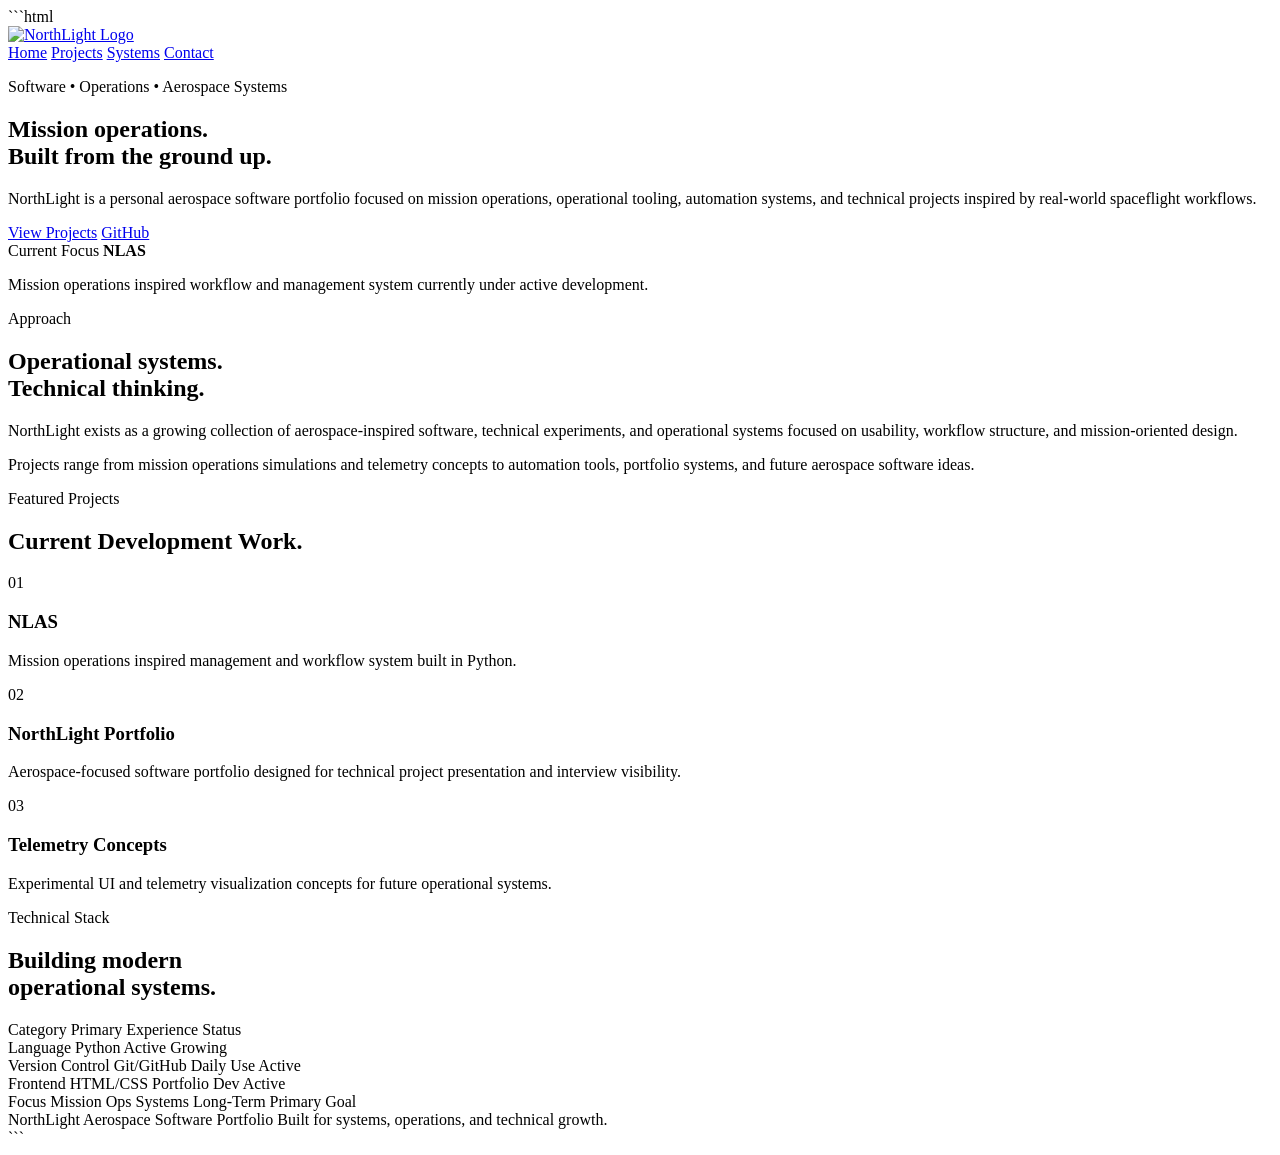
==== index.html @ 0c1decb6 "Update index.html" ====
```html
<!DOCTYPE html>
<html lang="en">
<head>
  <meta charset="UTF-8" />
  <meta name="viewport" content="width=device-width, initial-scale=1.0" />
  <title>NorthLight | Aerospace Software Portfolio</title>
  <link rel="stylesheet" href="styles.css" />
</head>
<body>
  <header class="site-header">
    <a class="brand" href="index.html">
      <img src="images/Northlightlogo.png" class="main-logo" alt="NorthLight Logo">
    </a>

    <nav>
      <a href="index.html">Home</a>
      <a href="projects.html">Projects</a>
      <a href="#skills">Systems</a>
      <a href="#contact">Contact</a>
    </nav>
  </header>

  <main id="home">
    <section class="hero">
      <div class="hero-overlay"></div>

      <div class="hero-content">
        <p class="eyebrow">Software • Operations • Aerospace Systems</p>

        <h1>
          Mission operations.<br />
          Built from the ground up.
        </h1>

        <p class="hero-copy">
          NorthLight is a personal aerospace software portfolio focused on
          mission operations, operational tooling, automation systems,
          and technical projects inspired by real-world spaceflight workflows.
        </p>

        <div class="hero-actions">
          <a class="button primary" href="projects.html">View Projects</a>

          <a class="button secondary"
             href="https://github.com/bjordanborns-ux"
             target="_blank">
             GitHub
          </a>
        </div>
      </div>

      <div class="mission-card">
        <span>Current Focus</span>

        <strong>NLAS</strong>

        <p>
          Mission operations inspired workflow and management
          system currently under active development.
        </p>
      </div>
    </section>

    <section id="mission" class="section split">
      <div>
        <p class="eyebrow">Approach</p>

        <h2>
          Operational systems.<br />
          Technical thinking.
        </h2>
      </div>

      <div>
        <p>
          NorthLight exists as a growing collection of aerospace-inspired software,
          technical experiments, and operational systems focused on usability,
          workflow structure, and mission-oriented design.
        </p>

        <p>
          Projects range from mission operations simulations and telemetry concepts
          to automation tools, portfolio systems, and future aerospace software ideas.
        </p>
      </div>
    </section>

    <section id="projects" class="section">
      <p class="eyebrow">Featured Projects</p>

      <h2>Current Development Work.</h2>

      <div class="grid cards">
        <article>
          <span class="stat">01</span>

          <h3>NLAS</h3>

          <p>
            Mission operations inspired management and workflow system
            built in Python.
          </p>
        </article>

        <article>
          <span class="stat">02</span>

          <h3>NorthLight Portfolio</h3>

          <p>
            Aerospace-focused software portfolio designed for technical
            project presentation and interview visibility.
          </p>
        </article>

        <article>
          <span class="stat">03</span>

          <h3>Telemetry Concepts</h3>

          <p>
            Experimental UI and telemetry visualization concepts for future
            operational systems.
          </p>
        </article>
      </div>
    </section>

    <section id="skills" class="section split">
      <div>
        <p class="eyebrow">Technical Stack</p>

        <h2>
          Building modern<br />
          operational systems.
        </h2>
      </div>

      <div class="archive-table">
        <div>
          <span>Category</span>
          <span>Primary</span>
          <span>Experience</span>
          <span>Status</span>
        </div>

        <div>
          <span>Language</span>
          <span>Python</span>
          <span>Active</span>
          <span>Growing</span>
        </div>

        <div>
          <span>Version Control</span>
          <span>Git/GitHub</span>
          <span>Daily Use</span>
          <span>Active</span>
        </div>

        <div>
          <span>Frontend</span>
          <span>HTML/CSS</span>
          <span>Portfolio Dev</span>
          <span>Active</span>
        </div>

        <div>
          <span>Focus</span>
          <span>Mission Ops Systems</span>
          <span>Long-Term</span>
          <span>Primary Goal</span>
        </div>
      </div>
    </section>
  </main>

  <footer id="contact">
    <span>NorthLight Aerospace Software Portfolio</span>

    <span>
      Built for systems, operations, and technical growth.
    </span>
  </footer>
</body>
</html>
```
---- styles.css ----
# styles.css
  transition: 0.2s;
}

.project-card:hover {
  transform: translateY(-5px);
  border-color: rgba(0,102,255,0.4);
}

.project-card h3 {
  margin-bottom: 20px;
  font-size: 1.5rem;
}

.project-card p {
  color: rgba(255,255,255,0.65);
  margin-bottom: 24px;
}

.project-card a {
  text-decoration: none;
  color: #80b3ff;
  font-weight: bold;
}

.tags {
  display: flex;
  flex-wrap: wrap;
  gap: 10px;
  margin-bottom: 24px;
}

.tags span {
  padding: 8px 14px;
  border-radius: 999px;
  background: rgba(255,255,255,0.05);
  border: 1px solid rgba(255,255,255,0.08);
  font-size: 0.85rem;
}

.contact-buttons {
  display: flex;
  gap: 20px;
  margin-top: 30px;
}

@media (max-width: 900px) {
  .hero {
    grid-template-columns: 1fr;
  }

  .hero h2 {
    font-size: 3rem;
  }

  .nav {
    flex-direction: column;
    gap: 20px;
  }

  nav {
    gap: 16px;
  }
}
```
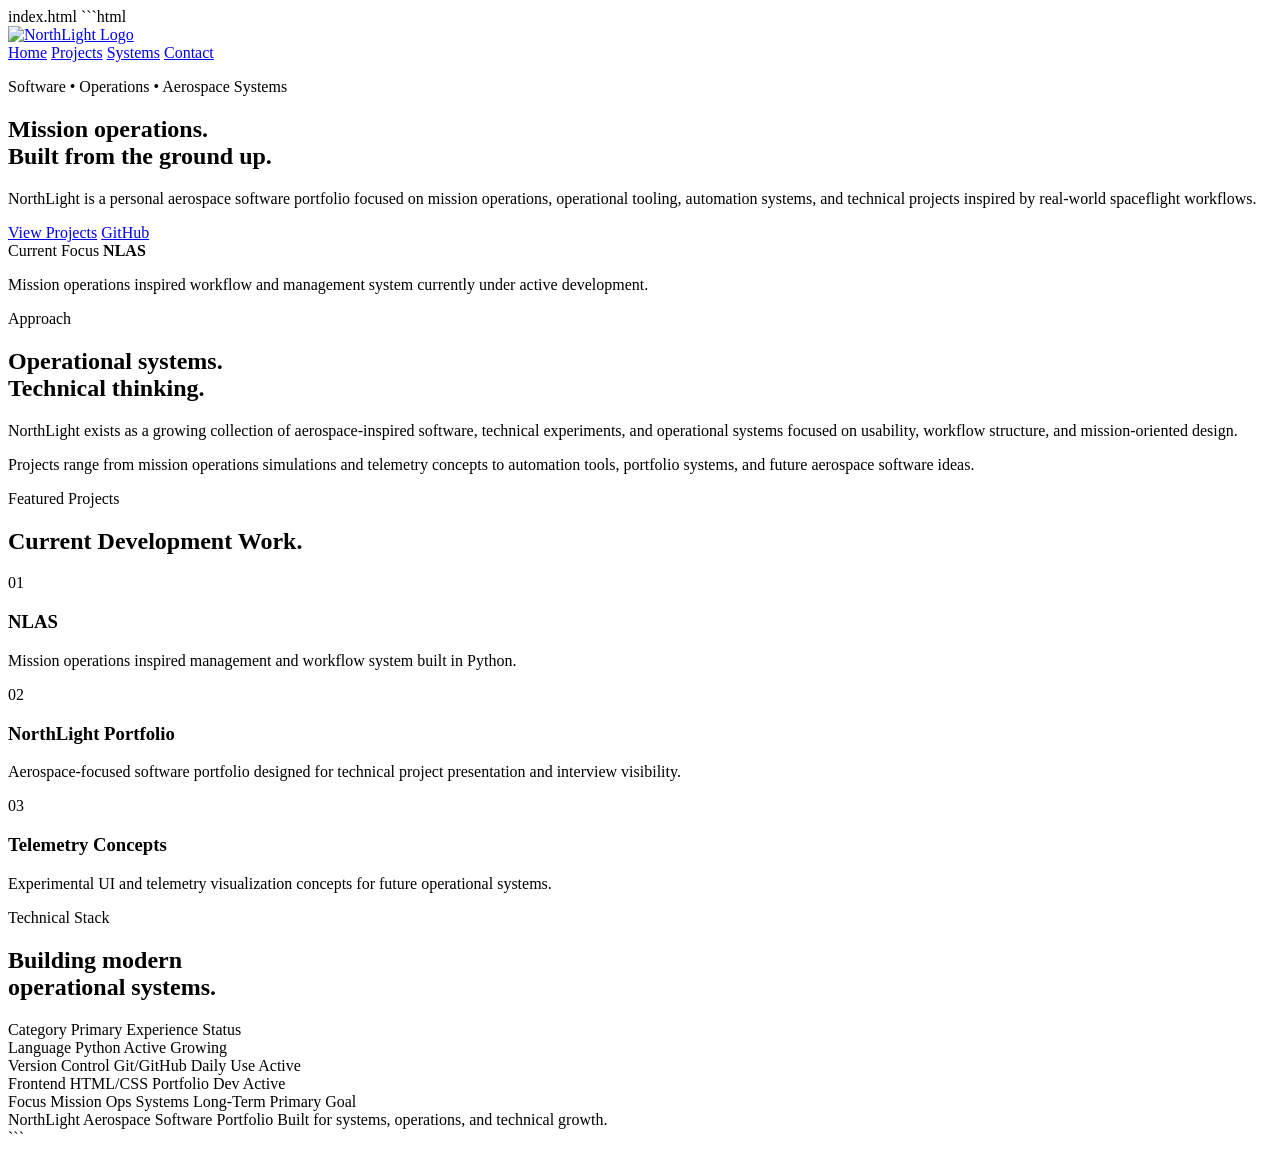
==== commit 96908285: "Update index.html" ====
--- a/index.html
+++ b/index.html
@@ -1,3 +1,4 @@
+index.html
 ```html
 <!DOCTYPE html>
 <html lang="en">
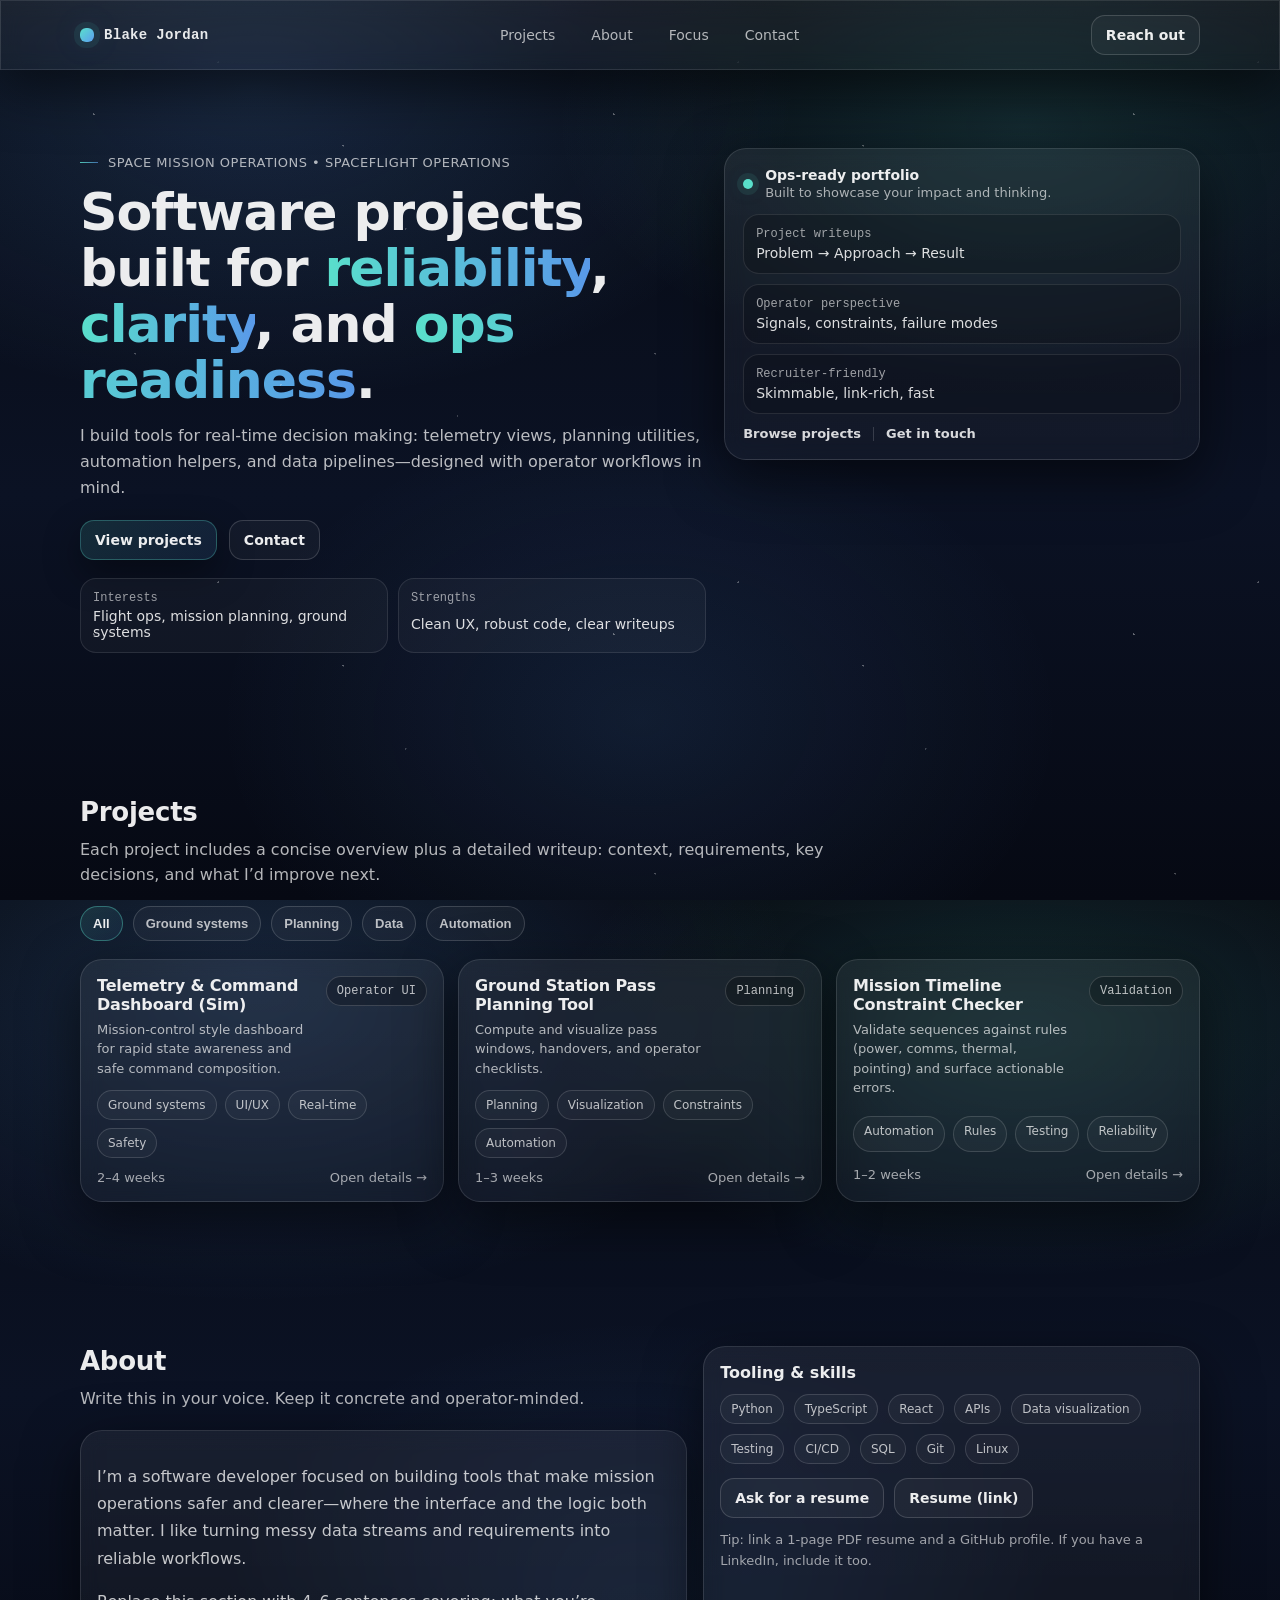
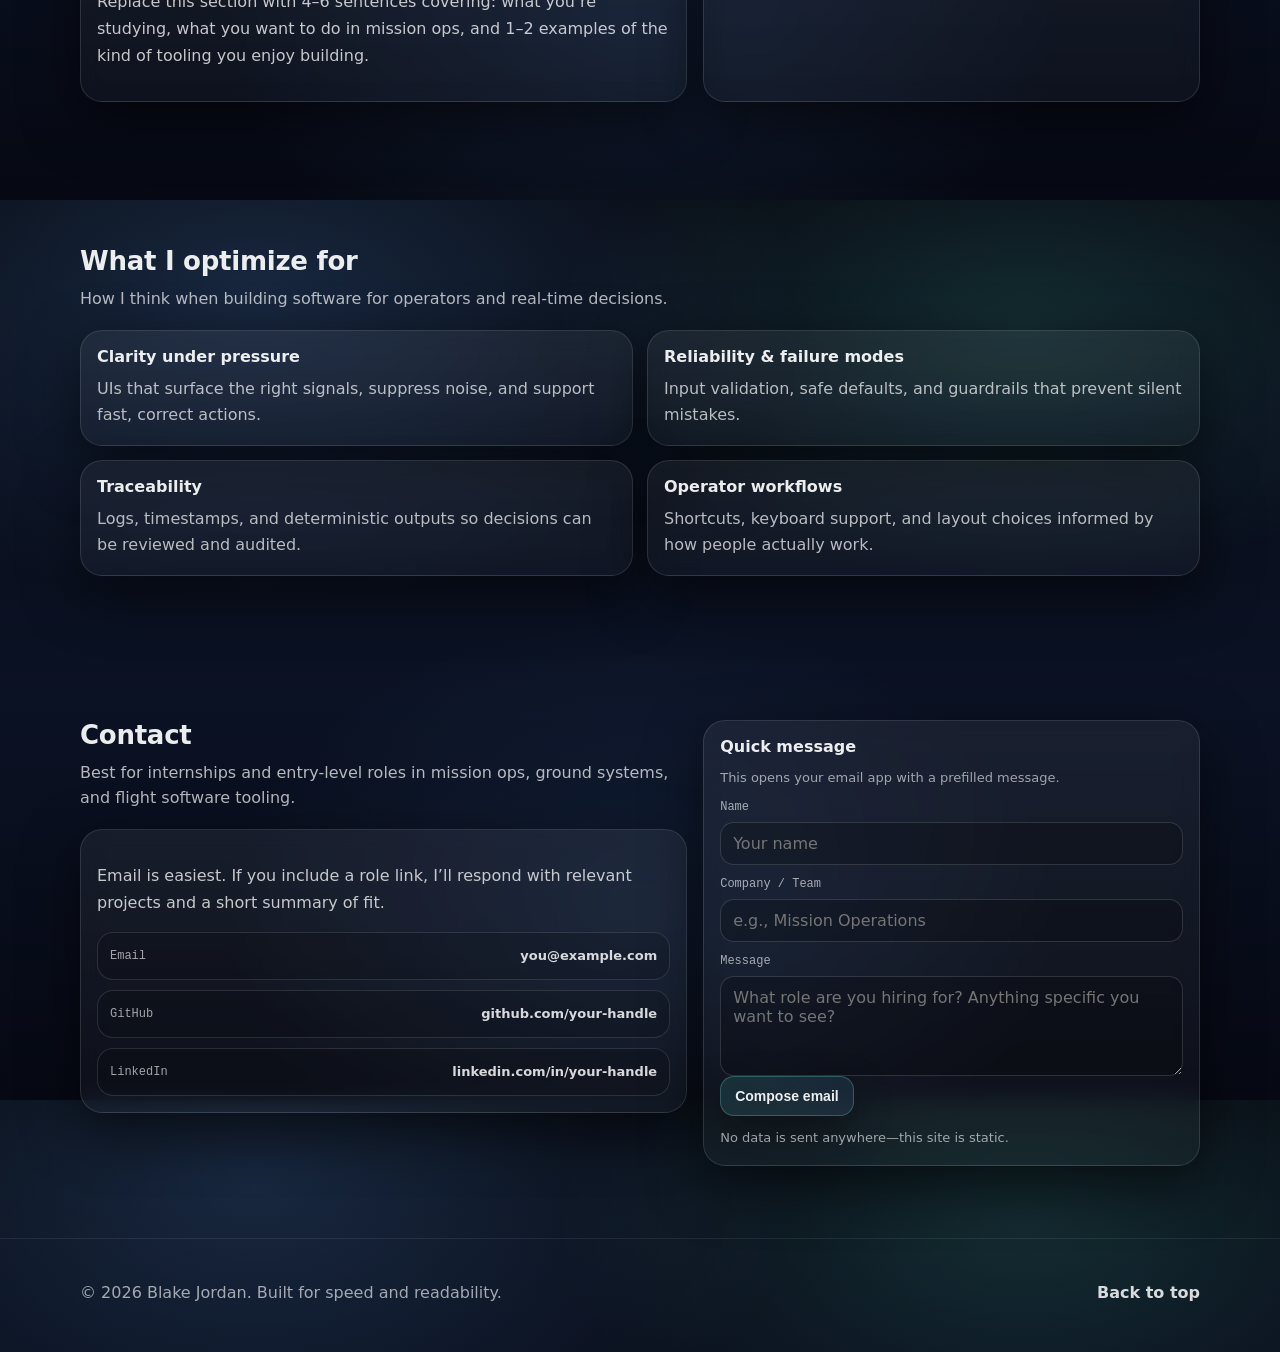
==== commit 5cc571aa: "Add files via upload" ====
--- a/index.html
+++ b/index.html
@@ -1,189 +1,313 @@
-index.html
-```html
-<!DOCTYPE html>
+<!doctype html>
 <html lang="en">
-<head>
-  <meta charset="UTF-8" />
-  <meta name="viewport" content="width=device-width, initial-scale=1.0" />
-  <title>NorthLight | Aerospace Software Portfolio</title>
-  <link rel="stylesheet" href="styles.css" />
-</head>
-<body>
-  <header class="site-header">
-    <a class="brand" href="index.html">
-      <img src="images/Northlightlogo.png" class="main-logo" alt="NorthLight Logo">
-    </a>
-
-    <nav>
-      <a href="index.html">Home</a>
-      <a href="projects.html">Projects</a>
-      <a href="#skills">Systems</a>
-      <a href="#contact">Contact</a>
-    </nav>
-  </header>
-
-  <main id="home">
-    <section class="hero">
-      <div class="hero-overlay"></div>
-
-      <div class="hero-content">
-        <p class="eyebrow">Software • Operations • Aerospace Systems</p>
-
-        <h1>
-          Mission operations.<br />
-          Built from the ground up.
-        </h1>
-
-        <p class="hero-copy">
-          NorthLight is a personal aerospace software portfolio focused on
-          mission operations, operational tooling, automation systems,
-          and technical projects inspired by real-world spaceflight workflows.
-        </p>
-
-        <div class="hero-actions">
-          <a class="button primary" href="projects.html">View Projects</a>
-
-          <a class="button secondary"
-             href="https://github.com/bjordanborns-ux"
-             target="_blank">
-             GitHub
-          </a>
+  <head>
+    <meta charset="UTF-8" />
+    <meta name="viewport" content="width=device-width, initial-scale=1" />
+    <meta
+      name="description"
+      content="Coding portfolio focused on space mission operations and spaceflight operations. Projects, writeups, and contact."
+    />
+    <meta name="color-scheme" content="dark" />
+    <title>Blake Jordan — Mission Ops Software Portfolio</title>
+    <link rel="icon" type="image/svg+xml" href="/assets/favicon.svg" />
+    <link rel="stylesheet" href="/styles.css" />
+  </head>
+  <body>
+    <a class="skip-link" href="#main">Skip to content</a>
+
+    <header class="site-header" data-glass>
+      <nav class="nav" aria-label="Primary">
+        <a class="brand" href="#top" aria-label="Go to top">
+          <span class="brand-mark" aria-hidden="true"></span>
+          <span class="brand-text">Blake Jordan</span>
+        </a>
+        <div class="nav-links">
+          <a href="#projects">Projects</a>
+          <a href="#about">About</a>
+          <a href="#focus">Focus</a>
+          <a href="#contact">Contact</a>
+        </div>
+        <div class="nav-cta">
+          <a class="button button--ghost" href="#contact">Reach out</a>
+        </div>
+      </nav>
+    </header>
+
+    <main id="main">
+      <section id="top" class="hero section">
+        <div class="container hero-grid">
+          <div class="hero-copy">
+            <p class="eyebrow">Space mission operations • Spaceflight operations</p>
+            <h1 class="hero-title">
+              Software projects built for <span class="accent">reliability</span>, <span class="accent">clarity</span>,
+              and <span class="accent">ops readiness</span>.
+            </h1>
+            <p class="hero-subtitle">
+              I build tools for real-time decision making: telemetry views, planning utilities, automation helpers, and
+              data pipelines—designed with operator workflows in mind.
+            </p>
+            <div class="hero-actions">
+              <a class="button" href="#projects">View projects</a>
+              <a class="button button--ghost" href="#contact">Contact</a>
+            </div>
+            <div class="hero-meta" aria-label="Quick facts">
+              <div class="pill">
+                <span class="pill-label">Interests</span>
+                <span class="pill-value">Flight ops, mission planning, ground systems</span>
+              </div>
+              <div class="pill">
+                <span class="pill-label">Strengths</span>
+                <span class="pill-value">Clean UX, robust code, clear writeups</span>
+              </div>
+            </div>
+          </div>
+
+          <div class="hero-panel" data-glass>
+            <div class="panel-header">
+              <div class="status-dot" aria-hidden="true"></div>
+              <div>
+                <p class="panel-title">Ops-ready portfolio</p>
+                <p class="panel-subtitle">Built to showcase your impact and thinking.</p>
+              </div>
+            </div>
+            <div class="panel-body">
+              <div class="metric">
+                <p class="metric-label">Project writeups</p>
+                <p class="metric-value">Problem → Approach → Result</p>
+              </div>
+              <div class="metric">
+                <p class="metric-label">Operator perspective</p>
+                <p class="metric-value">Signals, constraints, failure modes</p>
+              </div>
+              <div class="metric">
+                <p class="metric-label">Recruiter-friendly</p>
+                <p class="metric-value">Skimmable, link-rich, fast</p>
+              </div>
+            </div>
+            <div class="panel-footer">
+              <a class="inline-link" href="#projects">Browse projects</a>
+              <span class="divider" aria-hidden="true"></span>
+              <a class="inline-link" href="#contact">Get in touch</a>
+            </div>
+          </div>
+        </div>
+      </section>
+
+      <section id="projects" class="section">
+        <div class="container">
+          <div class="section-head">
+            <h2>Projects</h2>
+            <p>
+              Each project includes a concise overview plus a detailed writeup: context, requirements, key decisions,
+              and what I’d improve next.
+            </p>
+          </div>
+
+          <div class="filters" aria-label="Project filters">
+            <button class="chip is-active" type="button" data-filter="all">All</button>
+            <button class="chip" type="button" data-filter="ground">Ground systems</button>
+            <button class="chip" type="button" data-filter="planning">Planning</button>
+            <button class="chip" type="button" data-filter="data">Data</button>
+            <button class="chip" type="button" data-filter="automation">Automation</button>
+          </div>
+
+          <div id="project-grid" class="grid" aria-live="polite"></div>
+        </div>
+      </section>
+
+      <section id="about" class="section">
+        <div class="container two-col">
+          <div>
+            <div class="section-head">
+              <h2>About</h2>
+              <p>Write this in your voice. Keep it concrete and operator-minded.</p>
+            </div>
+            <div class="prose" data-glass>
+              <p>
+                I’m a software developer focused on building tools that make mission operations safer and clearer—where
+                the interface and the logic both matter. I like turning messy data streams and requirements into
+                reliable workflows.
+              </p>
+              <p>
+                Replace this section with 4–6 sentences covering: what you’re studying, what you want to do in mission
+                ops, and 1–2 examples of the kind of tooling you enjoy building.
+              </p>
+            </div>
+          </div>
+
+          <div class="stack" data-glass>
+            <h3 class="stack-title">Tooling & skills</h3>
+            <div class="tag-cloud" aria-label="Skills list">
+              <span class="tag">Python</span>
+              <span class="tag">TypeScript</span>
+              <span class="tag">React</span>
+              <span class="tag">APIs</span>
+              <span class="tag">Data visualization</span>
+              <span class="tag">Testing</span>
+              <span class="tag">CI/CD</span>
+              <span class="tag">SQL</span>
+              <span class="tag">Git</span>
+              <span class="tag">Linux</span>
+            </div>
+            <div class="stack-actions">
+              <a class="button button--ghost" href="#contact">Ask for a resume</a>
+              <a class="button button--ghost" href="#" aria-disabled="true" title="Replace with your resume link">
+                Resume (link)
+              </a>
+            </div>
+            <p class="hint">
+              Tip: link a 1-page PDF resume and a GitHub profile. If you have a LinkedIn, include it too.
+            </p>
+          </div>
+        </div>
+      </section>
+
+      <section id="focus" class="section">
+        <div class="container">
+          <div class="section-head">
+            <h2>What I optimize for</h2>
+            <p>How I think when building software for operators and real-time decisions.</p>
+          </div>
+
+          <div class="cards">
+            <article class="card" data-glass>
+              <h3>Clarity under pressure</h3>
+              <p>UIs that surface the right signals, suppress noise, and support fast, correct actions.</p>
+            </article>
+            <article class="card" data-glass>
+              <h3>Reliability & failure modes</h3>
+              <p>Input validation, safe defaults, and guardrails that prevent silent mistakes.</p>
+            </article>
+            <article class="card" data-glass>
+              <h3>Traceability</h3>
+              <p>Logs, timestamps, and deterministic outputs so decisions can be reviewed and audited.</p>
+            </article>
+            <article class="card" data-glass>
+              <h3>Operator workflows</h3>
+              <p>Shortcuts, keyboard support, and layout choices informed by how people actually work.</p>
+            </article>
+          </div>
+        </div>
+      </section>
+
+      <section id="contact" class="section">
+        <div class="container two-col">
+          <div>
+            <div class="section-head">
+              <h2>Contact</h2>
+              <p>Best for internships and entry-level roles in mission ops, ground systems, and flight software tooling.</p>
+            </div>
+            <div class="prose" data-glass>
+              <p>
+                Email is easiest. If you include a role link, I’ll respond with relevant projects and a short summary of
+                fit.
+              </p>
+              <div class="contact-links">
+                <a class="contact-link" href="mailto:you@example.com">
+                  <span class="contact-k">Email</span>
+                  <span class="contact-v">you@example.com</span>
+                </a>
+                <a class="contact-link" href="#" aria-disabled="true" title="Replace with your GitHub URL">
+                  <span class="contact-k">GitHub</span>
+                  <span class="contact-v">github.com/your-handle</span>
+                </a>
+                <a class="contact-link" href="#" aria-disabled="true" title="Replace with your LinkedIn URL">
+                  <span class="contact-k">LinkedIn</span>
+                  <span class="contact-v">linkedin.com/in/your-handle</span>
+                </a>
+              </div>
+            </div>
+          </div>
+
+          <form class="contact-form" data-glass aria-label="Contact form" id="contact-form">
+            <h3 class="form-title">Quick message</h3>
+            <p class="hint">This opens your email app with a prefilled message.</p>
+            <label class="field">
+              <span>Name</span>
+              <input name="name" autocomplete="name" placeholder="Your name" required />
+            </label>
+            <label class="field">
+              <span>Company / Team</span>
+              <input name="team" autocomplete="organization" placeholder="e.g., Mission Operations" />
+            </label>
+            <label class="field">
+              <span>Message</span>
+              <textarea
+                name="message"
+                rows="4"
+                placeholder="What role are you hiring for? Anything specific you want to see?"
+                required
+              ></textarea>
+            </label>
+            <button class="button" type="submit">Compose email</button>
+            <p class="hint">No data is sent anywhere—this site is static.</p>
+          </form>
+        </div>
+      </section>
+    </main>
+
+    <footer class="site-footer">
+      <div class="container footer-inner">
+        <p class="muted">© <span id="year"></span> Blake Jordan. Built for speed and readability.</p>
+        <div class="footer-links">
+          <a class="inline-link" href="#top">Back to top</a>
         </div>
       </div>
-
-      <div class="mission-card">
-        <span>Current Focus</span>
-
-        <strong>NLAS</strong>
-
-        <p>
-          Mission operations inspired workflow and management
-          system currently under active development.
-        </p>
+    </footer>
+
+    <dialog class="modal" id="project-modal" aria-label="Project details">
+      <div class="modal-inner" data-glass>
+        <div class="modal-head">
+          <div>
+            <p class="modal-eyebrow" id="modal-eyebrow">Project</p>
+            <h3 class="modal-title" id="modal-title"></h3>
+            <p class="modal-subtitle" id="modal-subtitle"></p>
+          </div>
+          <button class="icon-button" type="button" id="modal-close" aria-label="Close project details">
+            <span aria-hidden="true">✕</span>
+          </button>
+        </div>
+
+        <div class="modal-body">
+          <div class="modal-grid">
+            <div class="modal-main">
+              <section class="modal-section">
+                <h4>Overview</h4>
+                <p id="modal-overview"></p>
+              </section>
+              <section class="modal-section">
+                <h4>What I built</h4>
+                <ul id="modal-bullets" class="bullets"></ul>
+              </section>
+              <section class="modal-section">
+                <h4>Ops considerations</h4>
+                <ul id="modal-ops" class="bullets"></ul>
+              </section>
+              <section class="modal-section">
+                <h4>Next improvements</h4>
+                <ul id="modal-next" class="bullets"></ul>
+              </section>
+            </div>
+
+            <aside class="modal-aside">
+              <div class="aside-block">
+                <h4>Tech</h4>
+                <div id="modal-tech" class="tag-cloud"></div>
+              </div>
+              <div class="aside-block">
+                <h4>Links</h4>
+                <div id="modal-links" class="link-list"></div>
+              </div>
+              <div class="aside-block">
+                <h4>Highlights</h4>
+                <div id="modal-highlights" class="highlights"></div>
+              </div>
+            </aside>
+          </div>
+        </div>
       </div>
-    </section>
-
-    <section id="mission" class="section split">
-      <div>
-        <p class="eyebrow">Approach</p>
-
-        <h2>
-          Operational systems.<br />
-          Technical thinking.
-        </h2>
-      </div>
-
-      <div>
-        <p>
-          NorthLight exists as a growing collection of aerospace-inspired software,
-          technical experiments, and operational systems focused on usability,
-          workflow structure, and mission-oriented design.
-        </p>
-
-        <p>
-          Projects range from mission operations simulations and telemetry concepts
-          to automation tools, portfolio systems, and future aerospace software ideas.
-        </p>
-      </div>
-    </section>
-
-    <section id="projects" class="section">
-      <p class="eyebrow">Featured Projects</p>
-
-      <h2>Current Development Work.</h2>
-
-      <div class="grid cards">
-        <article>
-          <span class="stat">01</span>
-
-          <h3>NLAS</h3>
-
-          <p>
-            Mission operations inspired management and workflow system
-            built in Python.
-          </p>
-        </article>
-
-        <article>
-          <span class="stat">02</span>
-
-          <h3>NorthLight Portfolio</h3>
-
-          <p>
-            Aerospace-focused software portfolio designed for technical
-            project presentation and interview visibility.
-          </p>
-        </article>
-
-        <article>
-          <span class="stat">03</span>
-
-          <h3>Telemetry Concepts</h3>
-
-          <p>
-            Experimental UI and telemetry visualization concepts for future
-            operational systems.
-          </p>
-        </article>
-      </div>
-    </section>
-
-    <section id="skills" class="section split">
-      <div>
-        <p class="eyebrow">Technical Stack</p>
-
-        <h2>
-          Building modern<br />
-          operational systems.
-        </h2>
-      </div>
-
-      <div class="archive-table">
-        <div>
-          <span>Category</span>
-          <span>Primary</span>
-          <span>Experience</span>
-          <span>Status</span>
-        </div>
-
-        <div>
-          <span>Language</span>
-          <span>Python</span>
-          <span>Active</span>
-          <span>Growing</span>
-        </div>
-
-        <div>
-          <span>Version Control</span>
-          <span>Git/GitHub</span>
-          <span>Daily Use</span>
-          <span>Active</span>
-        </div>
-
-        <div>
-          <span>Frontend</span>
-          <span>HTML/CSS</span>
-          <span>Portfolio Dev</span>
-          <span>Active</span>
-        </div>
-
-        <div>
-          <span>Focus</span>
-          <span>Mission Ops Systems</span>
-          <span>Long-Term</span>
-          <span>Primary Goal</span>
-        </div>
-      </div>
-    </section>
-  </main>
-
-  <footer id="contact">
-    <span>NorthLight Aerospace Software Portfolio</span>
-
-    <span>
-      Built for systems, operations, and technical growth.
-    </span>
-  </footer>
-</body>
+    </dialog>
+
+    <script src="/script.js" defer></script>
+  </body>
 </html>
-```
--- a/styles.css
+++ b/styles.css
@@ -1,65 +1,874 @@
-# styles.css
-  transition: 0.2s;
-}
-
-.project-card:hover {
-  transform: translateY(-5px);
-  border-color: rgba(0,102,255,0.4);
-}
-
-.project-card h3 {
-  margin-bottom: 20px;
-  font-size: 1.5rem;
-}
-
-.project-card p {
-  color: rgba(255,255,255,0.65);
-  margin-bottom: 24px;
-}
-
-.project-card a {
+:root {
+  --bg: #070a12;
+  --bg2: #0b1224;
+  --panel: rgba(255, 255, 255, 0.06);
+  --panel2: rgba(255, 255, 255, 0.08);
+  --stroke: rgba(255, 255, 255, 0.12);
+  --text: rgba(255, 255, 255, 0.92);
+  --muted: rgba(255, 255, 255, 0.68);
+  --muted2: rgba(255, 255, 255, 0.56);
+  --accent: #5eead4;
+  --accent2: #60a5fa;
+  --danger: #fb7185;
+  --shadow: 0 18px 55px rgba(0, 0, 0, 0.55);
+  --radius: 16px;
+  --radius2: 22px;
+  --max: 1120px;
+  --mono: ui-monospace, SFMono-Regular, Menlo, Monaco, Consolas, "Liberation Mono", "Courier New", monospace;
+  --sans: ui-sans-serif, system-ui, -apple-system, BlinkMacSystemFont, "Segoe UI", Roboto, Helvetica, Arial,
+    "Apple Color Emoji", "Segoe UI Emoji";
+}
+
+*,
+*::before,
+*::after {
+  box-sizing: border-box;
+}
+
+html,
+body {
+  height: 100%;
+}
+
+body {
+  margin: 0;
+  font-family: var(--sans);
+  color: var(--text);
+  background: radial-gradient(900px 520px at 20% 10%, rgba(96, 165, 250, 0.18), transparent 60%),
+    radial-gradient(780px 420px at 80% 14%, rgba(94, 234, 212, 0.14), transparent 60%),
+    radial-gradient(700px 500px at 50% 80%, rgba(96, 165, 250, 0.1), transparent 60%),
+    linear-gradient(180deg, var(--bg), var(--bg2) 55%, #060913);
+  overflow-x: hidden;
+}
+
+body::before {
+  content: "";
+  position: fixed;
+  inset: 0;
+  pointer-events: none;
+  opacity: 0.85;
+  background-image: radial-gradient(1px 1px at 18% 22%, rgba(255, 255, 255, 0.45) 0.9px, transparent 1px),
+    radial-gradient(1px 1px at 42% 12%, rgba(255, 255, 255, 0.35) 0.9px, transparent 1px),
+    radial-gradient(1px 1px at 66% 28%, rgba(255, 255, 255, 0.4) 0.9px, transparent 1px),
+    radial-gradient(1px 1px at 78% 44%, rgba(255, 255, 255, 0.25) 0.9px, transparent 1px),
+    radial-gradient(1px 1px at 26% 68%, rgba(255, 255, 255, 0.32) 0.9px, transparent 1px),
+    radial-gradient(1px 1px at 54% 74%, rgba(255, 255, 255, 0.28) 0.9px, transparent 1px),
+    radial-gradient(1px 1px at 88% 80%, rgba(255, 255, 255, 0.24) 0.9px, transparent 1px);
+  background-size: 520px 520px;
+  filter: blur(0.05px);
+}
+
+a {
+  color: inherit;
   text-decoration: none;
-  color: #80b3ff;
-  font-weight: bold;
-}
-
-.tags {
+}
+
+a:hover {
+  text-decoration: underline;
+  text-decoration-color: rgba(94, 234, 212, 0.55);
+  text-underline-offset: 6px;
+}
+
+.skip-link {
+  position: absolute;
+  left: 10px;
+  top: 10px;
+  background: #0b1224;
+  border: 1px solid var(--stroke);
+  border-radius: 12px;
+  padding: 10px 12px;
+  transform: translateY(-150%);
+  transition: transform 160ms ease;
+  z-index: 100;
+}
+
+.skip-link:focus {
+  transform: translateY(0);
+  outline: 2px solid rgba(94, 234, 212, 0.55);
+  outline-offset: 2px;
+}
+
+[data-glass] {
+  background: linear-gradient(180deg, var(--panel), rgba(255, 255, 255, 0.03));
+  border: 1px solid var(--stroke);
+  box-shadow: var(--shadow);
+  backdrop-filter: blur(10px);
+}
+
+.container {
+  width: min(var(--max), calc(100% - 40px));
+  margin-inline: auto;
+}
+
+.site-header {
+  position: sticky;
+  top: 0;
+  z-index: 50;
+  border-bottom: 1px solid rgba(255, 255, 255, 0.08);
+}
+
+.nav {
+  display: flex;
+  align-items: center;
+  justify-content: space-between;
+  gap: 18px;
+  padding: 14px 0;
+  width: min(var(--max), calc(100% - 40px));
+  margin-inline: auto;
+}
+
+.brand {
+  display: inline-flex;
+  align-items: center;
+  gap: 10px;
+  font-weight: 700;
+  letter-spacing: 0.3px;
+}
+
+.brand:hover {
+  text-decoration: none;
+}
+
+.brand-mark {
+  width: 14px;
+  height: 14px;
+  border-radius: 6px;
+  background: linear-gradient(135deg, rgba(94, 234, 212, 0.95), rgba(96, 165, 250, 0.95));
+  box-shadow: 0 0 0 6px rgba(94, 234, 212, 0.08), 0 0 34px rgba(96, 165, 250, 0.2);
+}
+
+.brand-text {
+  font-family: var(--mono);
+  font-size: 14px;
+  color: rgba(255, 255, 255, 0.9);
+}
+
+.nav-links {
+  display: none;
+  gap: 16px;
+  font-size: 14px;
+  color: var(--muted);
+}
+
+.nav-links a {
+  padding: 8px 10px;
+  border-radius: 12px;
+}
+
+.nav-links a:hover {
+  text-decoration: none;
+  color: rgba(255, 255, 255, 0.88);
+  background: rgba(255, 255, 255, 0.04);
+}
+
+.nav-cta {
+  display: flex;
+  align-items: center;
+  gap: 10px;
+}
+
+.section {
+  padding: 72px 0;
+}
+
+.hero {
+  padding-top: 78px;
+}
+
+.hero-grid {
+  display: grid;
+  grid-template-columns: 1fr;
+  gap: 22px;
+  align-items: start;
+}
+
+.hero-copy {
+  max-width: 720px;
+}
+
+.eyebrow {
+  margin: 0 0 14px;
+  display: inline-flex;
+  align-items: center;
+  gap: 10px;
+  font-size: 13px;
+  color: rgba(255, 255, 255, 0.68);
+  letter-spacing: 0.5px;
+  text-transform: uppercase;
+}
+
+.eyebrow::before {
+  content: "";
+  width: 18px;
+  height: 1px;
+  background: linear-gradient(90deg, rgba(94, 234, 212, 0.8), rgba(96, 165, 250, 0.6));
+}
+
+.hero-title {
+  margin: 0 0 14px;
+  font-size: clamp(30px, 4.4vw, 52px);
+  letter-spacing: -0.02em;
+  line-height: 1.08;
+}
+
+.accent {
+  background: linear-gradient(90deg, rgba(94, 234, 212, 0.95), rgba(96, 165, 250, 0.92));
+  -webkit-background-clip: text;
+  background-clip: text;
+  color: transparent;
+}
+
+.hero-subtitle {
+  margin: 0 0 18px;
+  font-size: 16px;
+  line-height: 1.65;
+  color: rgba(255, 255, 255, 0.72);
+  max-width: 64ch;
+}
+
+.hero-actions {
   display: flex;
   flex-wrap: wrap;
-  gap: 10px;
-  margin-bottom: 24px;
-}
-
-.tags span {
-  padding: 8px 14px;
+  gap: 12px;
+  margin-bottom: 18px;
+}
+
+.button {
+  display: inline-flex;
+  align-items: center;
+  justify-content: center;
+  gap: 10px;
+  padding: 11px 14px;
+  border-radius: 14px;
+  border: 1px solid rgba(94, 234, 212, 0.28);
+  background: linear-gradient(135deg, rgba(94, 234, 212, 0.12), rgba(96, 165, 250, 0.1));
+  color: rgba(255, 255, 255, 0.92);
+  font-weight: 650;
+  font-size: 14px;
+  text-decoration: none;
+  box-shadow: 0 14px 36px rgba(0, 0, 0, 0.4);
+  cursor: pointer;
+}
+
+.button:hover {
+  text-decoration: none;
+  border-color: rgba(94, 234, 212, 0.45);
+  background: linear-gradient(135deg, rgba(94, 234, 212, 0.16), rgba(96, 165, 250, 0.12));
+}
+
+.button:focus-visible {
+  outline: 2px solid rgba(94, 234, 212, 0.55);
+  outline-offset: 2px;
+}
+
+.button--ghost {
+  border-color: rgba(255, 255, 255, 0.16);
+  background: rgba(255, 255, 255, 0.04);
+  box-shadow: none;
+}
+
+.hero-meta {
+  display: grid;
+  grid-template-columns: 1fr;
+  gap: 10px;
+  margin-top: 18px;
+}
+
+.pill {
+  border: 1px solid rgba(255, 255, 255, 0.1);
+  background: rgba(255, 255, 255, 0.035);
+  border-radius: 16px;
+  padding: 12px 12px;
+  display: grid;
+  gap: 3px;
+}
+
+.pill-label {
+  font-size: 12px;
+  color: rgba(255, 255, 255, 0.58);
+  font-family: var(--mono);
+}
+
+.pill-value {
+  font-size: 14px;
+  color: rgba(255, 255, 255, 0.86);
+}
+
+.hero-panel {
+  border-radius: var(--radius2);
+  padding: 18px;
+}
+
+.panel-header {
+  display: flex;
+  align-items: center;
+  gap: 12px;
+  margin-bottom: 14px;
+}
+
+.status-dot {
+  width: 10px;
+  height: 10px;
   border-radius: 999px;
-  background: rgba(255,255,255,0.05);
-  border: 1px solid rgba(255,255,255,0.08);
-  font-size: 0.85rem;
-}
-
-.contact-buttons {
-  display: flex;
-  gap: 20px;
-  margin-top: 30px;
-}
-
-@media (max-width: 900px) {
-  .hero {
-    grid-template-columns: 1fr;
+  background: rgba(94, 234, 212, 0.95);
+  box-shadow: 0 0 0 6px rgba(94, 234, 212, 0.09), 0 0 40px rgba(94, 234, 212, 0.18);
+}
+
+.panel-title {
+  margin: 0;
+  font-weight: 700;
+  font-size: 14px;
+}
+
+.panel-subtitle {
+  margin: 2px 0 0;
+  color: rgba(255, 255, 255, 0.64);
+  font-size: 13px;
+}
+
+.panel-body {
+  display: grid;
+  gap: 10px;
+}
+
+.metric {
+  border: 1px solid rgba(255, 255, 255, 0.1);
+  border-radius: 16px;
+  padding: 12px;
+  background: rgba(0, 0, 0, 0.18);
+}
+
+.metric-label {
+  margin: 0 0 4px;
+  font-size: 12px;
+  color: rgba(255, 255, 255, 0.6);
+  font-family: var(--mono);
+}
+
+.metric-value {
+  margin: 0;
+  font-size: 14px;
+  color: rgba(255, 255, 255, 0.86);
+}
+
+.panel-footer {
+  display: flex;
+  align-items: center;
+  gap: 12px;
+  margin-top: 12px;
+  color: rgba(255, 255, 255, 0.7);
+  font-size: 13px;
+}
+
+.inline-link {
+  color: rgba(255, 255, 255, 0.84);
+  font-weight: 600;
+}
+
+.divider {
+  width: 1px;
+  height: 14px;
+  background: rgba(255, 255, 255, 0.16);
+}
+
+.section-head {
+  display: grid;
+  gap: 10px;
+  margin-bottom: 18px;
+  max-width: 74ch;
+}
+
+.section-head h2 {
+  margin: 0;
+  font-size: 26px;
+  letter-spacing: -0.01em;
+}
+
+.section-head p {
+  margin: 0;
+  color: rgba(255, 255, 255, 0.7);
+  line-height: 1.6;
+}
+
+.filters {
+  display: flex;
+  flex-wrap: wrap;
+  gap: 10px;
+  margin: 18px 0 18px;
+}
+
+.chip {
+  border: 1px solid rgba(255, 255, 255, 0.16);
+  background: rgba(255, 255, 255, 0.04);
+  color: rgba(255, 255, 255, 0.72);
+  border-radius: 999px;
+  padding: 9px 12px;
+  font-size: 13px;
+  font-weight: 650;
+  cursor: pointer;
+}
+
+.chip:hover {
+  color: rgba(255, 255, 255, 0.86);
+  border-color: rgba(255, 255, 255, 0.22);
+}
+
+.chip.is-active {
+  color: rgba(255, 255, 255, 0.92);
+  border-color: rgba(94, 234, 212, 0.36);
+  background: linear-gradient(135deg, rgba(94, 234, 212, 0.12), rgba(96, 165, 250, 0.08));
+}
+
+.grid {
+  display: grid;
+  grid-template-columns: 1fr;
+  gap: 14px;
+}
+
+.project {
+  border-radius: var(--radius2);
+  padding: 16px;
+  display: grid;
+  gap: 12px;
+  cursor: pointer;
+  transition: transform 140ms ease, border-color 140ms ease;
+}
+
+.project:hover {
+  transform: translateY(-2px);
+  border-color: rgba(94, 234, 212, 0.22);
+}
+
+.project:focus-visible {
+  outline: 2px solid rgba(94, 234, 212, 0.55);
+  outline-offset: 2px;
+}
+
+.project-head {
+  display: flex;
+  align-items: start;
+  justify-content: space-between;
+  gap: 14px;
+}
+
+.project-title {
+  margin: 0;
+  font-size: 16px;
+  font-weight: 750;
+  letter-spacing: -0.01em;
+}
+
+.project-subtitle {
+  margin: 6px 0 0;
+  color: rgba(255, 255, 255, 0.68);
+  line-height: 1.5;
+  font-size: 13px;
+}
+
+.badge {
+  font-family: var(--mono);
+  font-size: 12px;
+  color: rgba(255, 255, 255, 0.72);
+  border: 1px solid rgba(255, 255, 255, 0.16);
+  border-radius: 999px;
+  padding: 7px 10px;
+  white-space: nowrap;
+  background: rgba(0, 0, 0, 0.22);
+}
+
+.project-tags {
+  display: flex;
+  flex-wrap: wrap;
+  gap: 8px;
+}
+
+.tag {
+  font-size: 12px;
+  border: 1px solid rgba(255, 255, 255, 0.14);
+  background: rgba(255, 255, 255, 0.035);
+  padding: 7px 10px;
+  border-radius: 999px;
+  color: rgba(255, 255, 255, 0.72);
+}
+
+.project-footer {
+  display: flex;
+  align-items: center;
+  justify-content: space-between;
+  gap: 12px;
+  color: rgba(255, 255, 255, 0.6);
+  font-size: 13px;
+}
+
+.muted {
+  color: rgba(255, 255, 255, 0.62);
+}
+
+.two-col {
+  display: grid;
+  grid-template-columns: 1fr;
+  gap: 16px;
+}
+
+.prose {
+  border-radius: var(--radius2);
+  padding: 16px;
+  line-height: 1.7;
+  color: rgba(255, 255, 255, 0.76);
+}
+
+.stack {
+  border-radius: var(--radius2);
+  padding: 16px;
+}
+
+.stack-title {
+  margin: 0 0 12px;
+  font-size: 16px;
+}
+
+.tag-cloud {
+  display: flex;
+  flex-wrap: wrap;
+  gap: 10px;
+}
+
+.stack-actions {
+  display: flex;
+  flex-wrap: wrap;
+  gap: 10px;
+  margin-top: 14px;
+}
+
+.hint {
+  margin: 12px 0 0;
+  color: rgba(255, 255, 255, 0.6);
+  font-size: 13px;
+  line-height: 1.6;
+}
+
+.cards {
+  display: grid;
+  grid-template-columns: 1fr;
+  gap: 14px;
+}
+
+.card {
+  border-radius: var(--radius2);
+  padding: 16px;
+}
+
+.card h3 {
+  margin: 0 0 10px;
+  font-size: 16px;
+}
+
+.card p {
+  margin: 0;
+  color: rgba(255, 255, 255, 0.7);
+  line-height: 1.65;
+}
+
+.contact-links {
+  display: grid;
+  gap: 10px;
+  margin-top: 12px;
+}
+
+.contact-link {
+  display: flex;
+  align-items: center;
+  justify-content: space-between;
+  gap: 14px;
+  padding: 12px;
+  border-radius: 16px;
+  border: 1px solid rgba(255, 255, 255, 0.12);
+  background: rgba(0, 0, 0, 0.14);
+}
+
+.contact-link:hover {
+  text-decoration: none;
+  border-color: rgba(94, 234, 212, 0.2);
+}
+
+.contact-k {
+  font-family: var(--mono);
+  color: rgba(255, 255, 255, 0.62);
+  font-size: 12px;
+}
+
+.contact-v {
+  color: rgba(255, 255, 255, 0.84);
+  font-weight: 650;
+  font-size: 13px;
+}
+
+.contact-form {
+  border-radius: var(--radius2);
+  padding: 16px;
+}
+
+.form-title {
+  margin: 0 0 6px;
+  font-size: 16px;
+}
+
+.field {
+  display: grid;
+  gap: 8px;
+  margin-top: 12px;
+}
+
+.field span {
+  font-size: 12px;
+  color: rgba(255, 255, 255, 0.62);
+  font-family: var(--mono);
+}
+
+input,
+textarea {
+  font: inherit;
+  color: rgba(255, 255, 255, 0.9);
+  background: rgba(0, 0, 0, 0.22);
+  border: 1px solid rgba(255, 255, 255, 0.14);
+  border-radius: 14px;
+  padding: 11px 12px;
+}
+
+textarea {
+  resize: vertical;
+}
+
+input:focus,
+textarea:focus {
+  outline: 2px solid rgba(94, 234, 212, 0.38);
+  border-color: rgba(94, 234, 212, 0.28);
+}
+
+.site-footer {
+  padding: 28px 0 34px;
+  border-top: 1px solid rgba(255, 255, 255, 0.08);
+  color: rgba(255, 255, 255, 0.64);
+}
+
+.footer-inner {
+  display: flex;
+  align-items: center;
+  justify-content: space-between;
+  gap: 16px;
+  flex-wrap: wrap;
+}
+
+/* Modal */
+.modal {
+  width: min(980px, calc(100% - 28px));
+  border: none;
+  padding: 0;
+  background: transparent;
+  color: inherit;
+}
+
+.modal::backdrop {
+  background: rgba(0, 0, 0, 0.6);
+  backdrop-filter: blur(6px);
+}
+
+.modal-inner {
+  border-radius: 24px;
+  overflow: hidden;
+}
+
+.modal-head {
+  display: flex;
+  align-items: start;
+  justify-content: space-between;
+  gap: 14px;
+  padding: 18px 18px 0;
+}
+
+.modal-eyebrow {
+  margin: 0 0 6px;
+  font-size: 12px;
+  color: rgba(255, 255, 255, 0.6);
+  font-family: var(--mono);
+}
+
+.modal-title {
+  margin: 0;
+  font-size: 18px;
+  letter-spacing: -0.01em;
+}
+
+.modal-subtitle {
+  margin: 8px 0 0;
+  color: rgba(255, 255, 255, 0.68);
+  line-height: 1.6;
+  font-size: 13px;
+}
+
+.icon-button {
+  border: 1px solid rgba(255, 255, 255, 0.16);
+  background: rgba(255, 255, 255, 0.04);
+  color: rgba(255, 255, 255, 0.9);
+  border-radius: 14px;
+  padding: 8px 10px;
+  cursor: pointer;
+}
+
+.icon-button:hover {
+  border-color: rgba(94, 234, 212, 0.24);
+}
+
+.modal-body {
+  padding: 16px 18px 18px;
+}
+
+.modal-grid {
+  display: grid;
+  grid-template-columns: 1fr;
+  gap: 14px;
+}
+
+.modal-section {
+  border: 1px solid rgba(255, 255, 255, 0.1);
+  background: rgba(0, 0, 0, 0.14);
+  border-radius: 18px;
+  padding: 14px;
+}
+
+.modal-section h4 {
+  margin: 0 0 10px;
+  font-size: 14px;
+  color: rgba(255, 255, 255, 0.9);
+}
+
+.modal-section p {
+  margin: 0;
+  color: rgba(255, 255, 255, 0.72);
+  line-height: 1.7;
+}
+
+.bullets {
+  margin: 0;
+  padding-left: 18px;
+  color: rgba(255, 255, 255, 0.72);
+  line-height: 1.7;
+}
+
+.modal-aside {
+  display: grid;
+  gap: 12px;
+}
+
+.aside-block {
+  border: 1px solid rgba(255, 255, 255, 0.1);
+  background: rgba(0, 0, 0, 0.14);
+  border-radius: 18px;
+  padding: 14px;
+}
+
+.aside-block h4 {
+  margin: 0 0 10px;
+  font-size: 14px;
+}
+
+.link-list {
+  display: grid;
+  gap: 10px;
+}
+
+.link-item {
+  display: grid;
+  gap: 4px;
+  padding: 10px 10px;
+  border-radius: 16px;
+  border: 1px solid rgba(255, 255, 255, 0.1);
+  background: rgba(255, 255, 255, 0.03);
+}
+
+.link-item:hover {
+  text-decoration: none;
+  border-color: rgba(94, 234, 212, 0.2);
+}
+
+.link-title {
+  font-weight: 750;
+  font-size: 13px;
+}
+
+.link-sub {
+  font-size: 12px;
+  color: rgba(255, 255, 255, 0.62);
+  font-family: var(--mono);
+}
+
+.highlights {
+  display: grid;
+  gap: 10px;
+}
+
+.highlight {
+  border-radius: 16px;
+  border: 1px solid rgba(255, 255, 255, 0.1);
+  background: rgba(0, 0, 0, 0.14);
+  padding: 10px 10px;
+}
+
+.highlight-k {
+  margin: 0 0 6px;
+  font-size: 12px;
+  color: rgba(255, 255, 255, 0.58);
+  font-family: var(--mono);
+}
+
+.highlight-v {
+  margin: 0;
+  color: rgba(255, 255, 255, 0.86);
+  font-weight: 750;
+  font-size: 14px;
+}
+
+@media (min-width: 760px) {
+  .nav-links {
+    display: flex;
   }
 
-  .hero h2 {
-    font-size: 3rem;
+  .hero-grid {
+    grid-template-columns: 1.25fr 0.95fr;
+    gap: 18px;
   }
 
-  .nav {
-    flex-direction: column;
-    gap: 20px;
+  .hero-meta {
+    grid-template-columns: 1fr 1fr;
   }
 
-  nav {
-    gap: 16px;
+  .grid {
+    grid-template-columns: 1fr 1fr;
   }
-}
-```
+
+  .two-col {
+    grid-template-columns: 1.1fr 0.9fr;
+  }
+
+  .cards {
+    grid-template-columns: 1fr 1fr;
+  }
+
+  .modal-grid {
+    grid-template-columns: 1.35fr 0.85fr;
+    gap: 12px;
+  }
+}
+
+@media (min-width: 1020px) {
+  .grid {
+    grid-template-columns: 1fr 1fr 1fr;
+  }
+}
+
+@media (prefers-reduced-motion: reduce) {
+  * {
+    scroll-behavior: auto !important;
+    transition: none !important;
+  }
+}
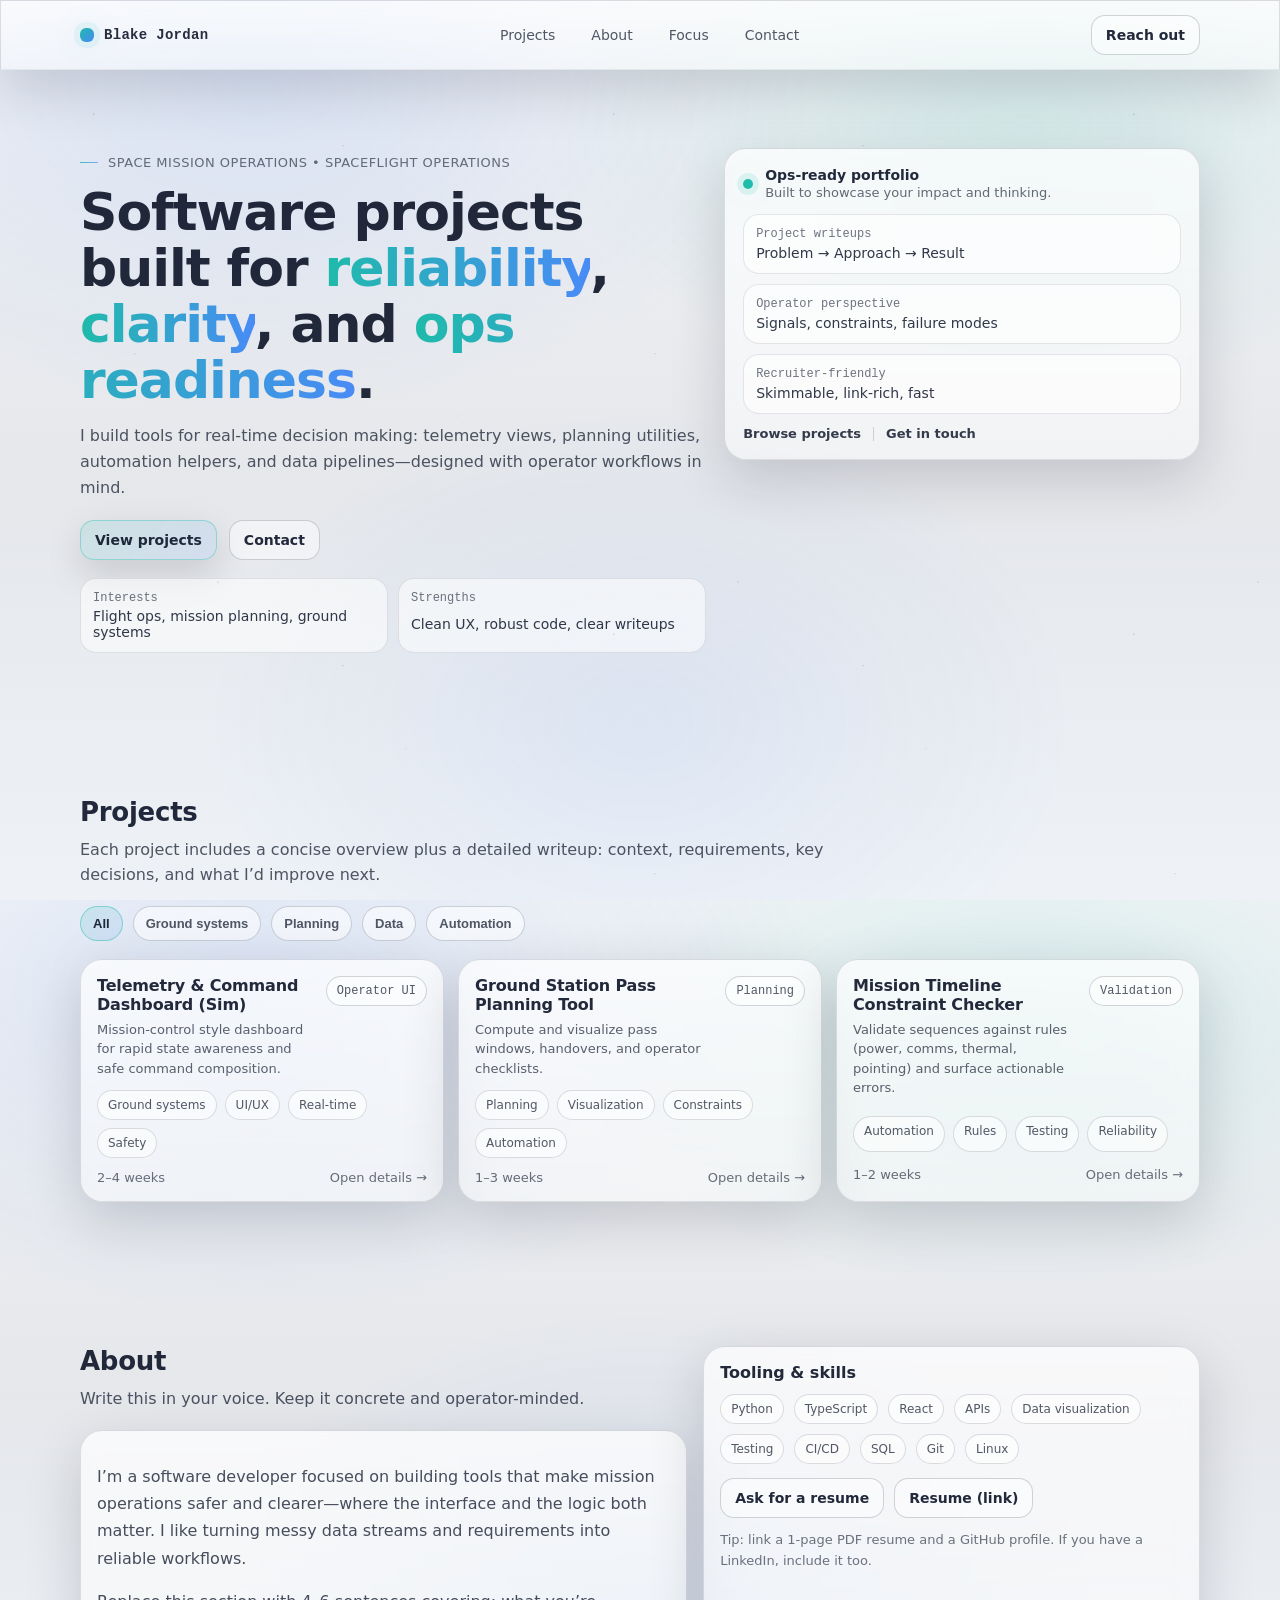
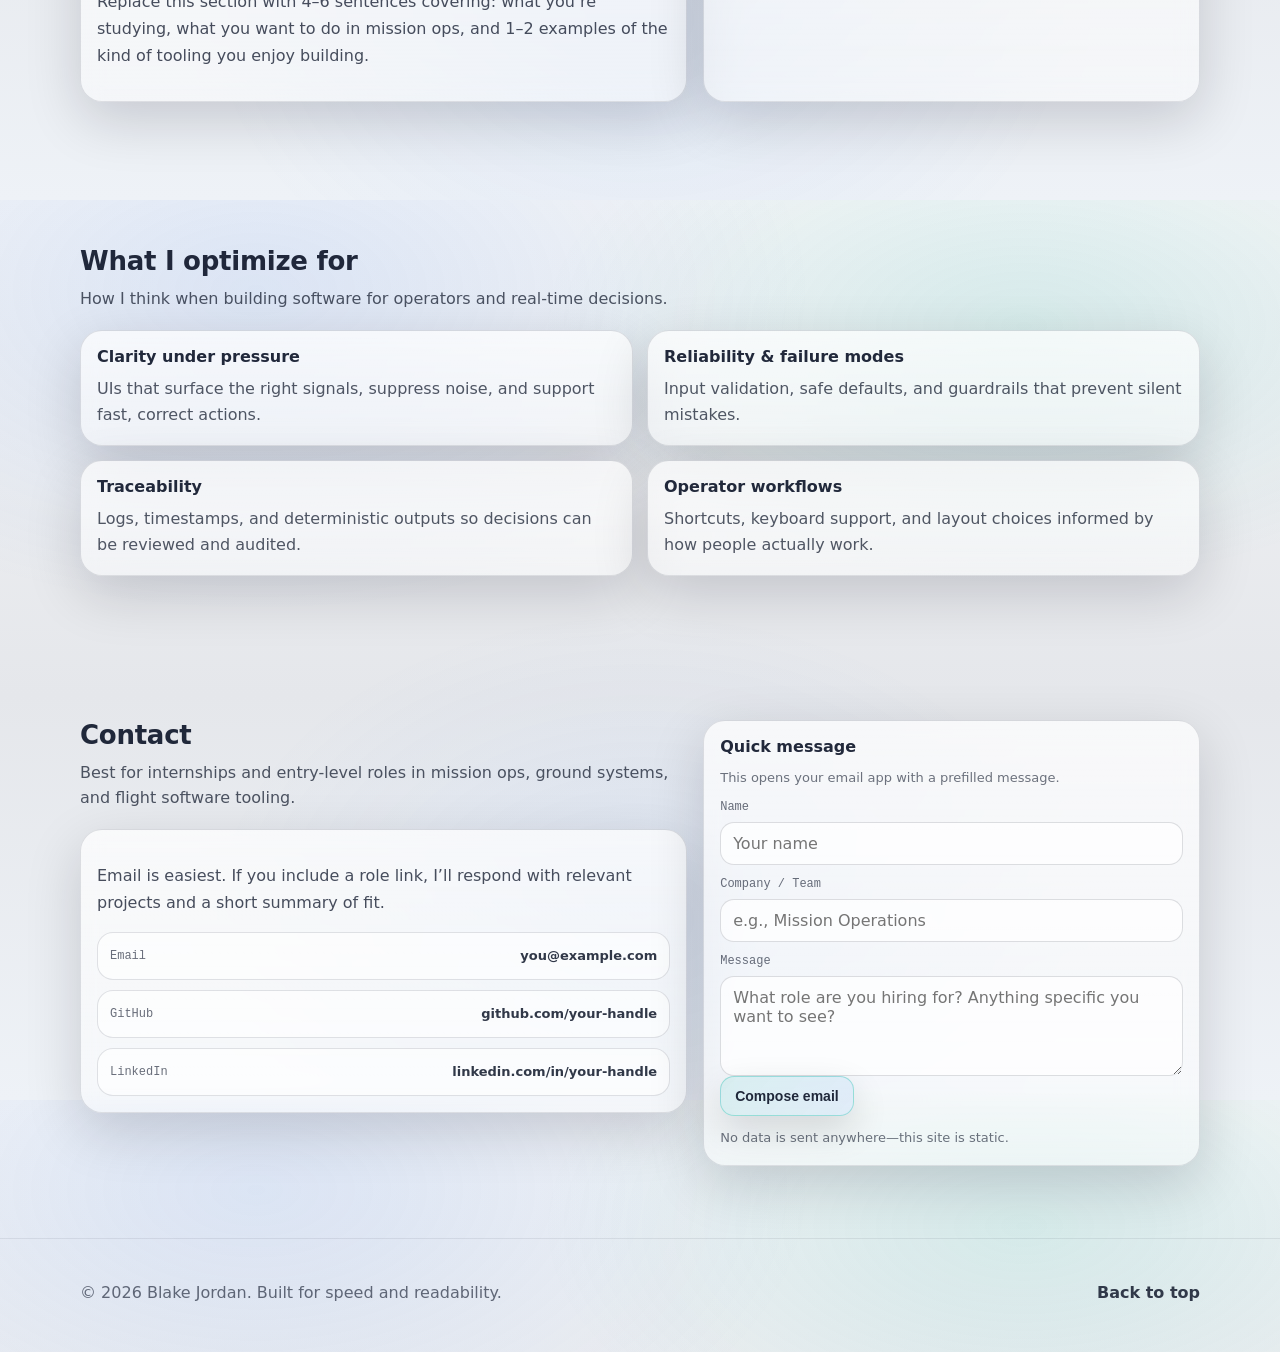
==== commit 575ad212: "Add files via upload" ====
--- a/index.html
+++ b/index.html
@@ -7,10 +7,10 @@
       name="description"
       content="Coding portfolio focused on space mission operations and spaceflight operations. Projects, writeups, and contact."
     />
-    <meta name="color-scheme" content="dark" />
+    <meta name="color-scheme" content="light" />
     <title>Blake Jordan — Mission Ops Software Portfolio</title>
-    <link rel="icon" type="image/svg+xml" href="/assets/favicon.svg" />
-    <link rel="stylesheet" href="/styles.css" />
+    <link rel="icon" type="image/svg+xml" href="./assets/favicon.svg" />
+    <link rel="stylesheet" href="./styles.css" />
   </head>
   <body>
     <a class="skip-link" href="#main">Skip to content</a>
@@ -308,6 +308,6 @@
       </div>
     </dialog>
 
-    <script src="/script.js" defer></script>
+    <script src="./script.js" defer></script>
   </body>
 </html>
--- a/styles.css
+++ b/styles.css
@@ -1,16 +1,16 @@
 :root {
-  --bg: #070a12;
-  --bg2: #0b1224;
-  --panel: rgba(255, 255, 255, 0.06);
-  --panel2: rgba(255, 255, 255, 0.08);
-  --stroke: rgba(255, 255, 255, 0.12);
-  --text: rgba(255, 255, 255, 0.92);
-  --muted: rgba(255, 255, 255, 0.68);
-  --muted2: rgba(255, 255, 255, 0.56);
-  --accent: #5eead4;
-  --accent2: #60a5fa;
-  --danger: #fb7185;
-  --shadow: 0 18px 55px rgba(0, 0, 0, 0.55);
+  --bg: #f3f4f6;
+  --bg2: #e5e7eb;
+  --panel: rgba(255, 255, 255, 0.72);
+  --panel2: rgba(255, 255, 255, 0.58);
+  --stroke: rgba(15, 23, 42, 0.12);
+  --text: rgba(15, 23, 42, 0.92);
+  --muted: rgba(15, 23, 42, 0.72);
+  --muted2: rgba(15, 23, 42, 0.58);
+  --accent: #14b8a6;
+  --accent2: #3b82f6;
+  --danger: #e11d48;
+  --shadow: 0 18px 55px rgba(2, 6, 23, 0.16);
   --radius: 16px;
   --radius2: 22px;
   --max: 1120px;
@@ -34,10 +34,10 @@
   margin: 0;
   font-family: var(--sans);
   color: var(--text);
-  background: radial-gradient(900px 520px at 20% 10%, rgba(96, 165, 250, 0.18), transparent 60%),
-    radial-gradient(780px 420px at 80% 14%, rgba(94, 234, 212, 0.14), transparent 60%),
-    radial-gradient(700px 500px at 50% 80%, rgba(96, 165, 250, 0.1), transparent 60%),
-    linear-gradient(180deg, var(--bg), var(--bg2) 55%, #060913);
+  background: radial-gradient(900px 520px at 20% 10%, rgba(59, 130, 246, 0.12), transparent 62%),
+    radial-gradient(780px 420px at 80% 14%, rgba(20, 184, 166, 0.12), transparent 62%),
+    radial-gradient(700px 500px at 50% 80%, rgba(59, 130, 246, 0.08), transparent 62%),
+    linear-gradient(180deg, var(--bg), var(--bg2) 55%, #eef2f7);
   overflow-x: hidden;
 }
 
@@ -46,14 +46,14 @@
   position: fixed;
   inset: 0;
   pointer-events: none;
-  opacity: 0.85;
-  background-image: radial-gradient(1px 1px at 18% 22%, rgba(255, 255, 255, 0.45) 0.9px, transparent 1px),
-    radial-gradient(1px 1px at 42% 12%, rgba(255, 255, 255, 0.35) 0.9px, transparent 1px),
-    radial-gradient(1px 1px at 66% 28%, rgba(255, 255, 255, 0.4) 0.9px, transparent 1px),
-    radial-gradient(1px 1px at 78% 44%, rgba(255, 255, 255, 0.25) 0.9px, transparent 1px),
-    radial-gradient(1px 1px at 26% 68%, rgba(255, 255, 255, 0.32) 0.9px, transparent 1px),
-    radial-gradient(1px 1px at 54% 74%, rgba(255, 255, 255, 0.28) 0.9px, transparent 1px),
-    radial-gradient(1px 1px at 88% 80%, rgba(255, 255, 255, 0.24) 0.9px, transparent 1px);
+  opacity: 0.28;
+  background-image: radial-gradient(1px 1px at 18% 22%, rgba(2, 6, 23, 0.38) 0.9px, transparent 1px),
+    radial-gradient(1px 1px at 42% 12%, rgba(2, 6, 23, 0.28) 0.9px, transparent 1px),
+    radial-gradient(1px 1px at 66% 28%, rgba(2, 6, 23, 0.32) 0.9px, transparent 1px),
+    radial-gradient(1px 1px at 78% 44%, rgba(2, 6, 23, 0.2) 0.9px, transparent 1px),
+    radial-gradient(1px 1px at 26% 68%, rgba(2, 6, 23, 0.26) 0.9px, transparent 1px),
+    radial-gradient(1px 1px at 54% 74%, rgba(2, 6, 23, 0.22) 0.9px, transparent 1px),
+    radial-gradient(1px 1px at 88% 80%, rgba(2, 6, 23, 0.18) 0.9px, transparent 1px);
   background-size: 520px 520px;
   filter: blur(0.05px);
 }
@@ -65,7 +65,7 @@
 
 a:hover {
   text-decoration: underline;
-  text-decoration-color: rgba(94, 234, 212, 0.55);
+  text-decoration-color: rgba(20, 184, 166, 0.55);
   text-underline-offset: 6px;
 }
 
@@ -73,7 +73,7 @@
   position: absolute;
   left: 10px;
   top: 10px;
-  background: #0b1224;
+  background: rgba(255, 255, 255, 0.9);
   border: 1px solid var(--stroke);
   border-radius: 12px;
   padding: 10px 12px;
@@ -84,12 +84,12 @@
 
 .skip-link:focus {
   transform: translateY(0);
-  outline: 2px solid rgba(94, 234, 212, 0.55);
+  outline: 2px solid rgba(20, 184, 166, 0.55);
   outline-offset: 2px;
 }
 
 [data-glass] {
-  background: linear-gradient(180deg, var(--panel), rgba(255, 255, 255, 0.03));
+  background: linear-gradient(180deg, var(--panel), rgba(255, 255, 255, 0.46));
   border: 1px solid var(--stroke);
   box-shadow: var(--shadow);
   backdrop-filter: blur(10px);
@@ -104,7 +104,7 @@
   position: sticky;
   top: 0;
   z-index: 50;
-  border-bottom: 1px solid rgba(255, 255, 255, 0.08);
+  border-bottom: 1px solid rgba(15, 23, 42, 0.08);
 }
 
 .nav {
@@ -133,14 +133,14 @@
   width: 14px;
   height: 14px;
   border-radius: 6px;
-  background: linear-gradient(135deg, rgba(94, 234, 212, 0.95), rgba(96, 165, 250, 0.95));
-  box-shadow: 0 0 0 6px rgba(94, 234, 212, 0.08), 0 0 34px rgba(96, 165, 250, 0.2);
+  background: linear-gradient(135deg, rgba(20, 184, 166, 0.95), rgba(59, 130, 246, 0.95));
+  box-shadow: 0 0 0 6px rgba(20, 184, 166, 0.08), 0 0 34px rgba(59, 130, 246, 0.2);
 }
 
 .brand-text {
   font-family: var(--mono);
   font-size: 14px;
-  color: rgba(255, 255, 255, 0.9);
+  color: rgba(15, 23, 42, 0.9);
 }
 
 .nav-links {
@@ -157,8 +157,8 @@
 
 .nav-links a:hover {
   text-decoration: none;
-  color: rgba(255, 255, 255, 0.88);
-  background: rgba(255, 255, 255, 0.04);
+  color: rgba(15, 23, 42, 0.9);
+  background: rgba(15, 23, 42, 0.04);
 }
 
 .nav-cta {
@@ -192,7 +192,7 @@
   align-items: center;
   gap: 10px;
   font-size: 13px;
-  color: rgba(255, 255, 255, 0.68);
+  color: rgba(15, 23, 42, 0.6);
   letter-spacing: 0.5px;
   text-transform: uppercase;
 }
@@ -201,7 +201,7 @@
   content: "";
   width: 18px;
   height: 1px;
-  background: linear-gradient(90deg, rgba(94, 234, 212, 0.8), rgba(96, 165, 250, 0.6));
+  background: linear-gradient(90deg, rgba(20, 184, 166, 0.8), rgba(59, 130, 246, 0.6));
 }
 
 .hero-title {
@@ -212,7 +212,7 @@
 }
 
 .accent {
-  background: linear-gradient(90deg, rgba(94, 234, 212, 0.95), rgba(96, 165, 250, 0.92));
+  background: linear-gradient(90deg, rgba(20, 184, 166, 0.95), rgba(59, 130, 246, 0.92));
   -webkit-background-clip: text;
   background-clip: text;
   color: transparent;
@@ -222,7 +222,7 @@
   margin: 0 0 18px;
   font-size: 16px;
   line-height: 1.65;
-  color: rgba(255, 255, 255, 0.72);
+  color: rgba(15, 23, 42, 0.72);
   max-width: 64ch;
 }
 
@@ -240,30 +240,30 @@
   gap: 10px;
   padding: 11px 14px;
   border-radius: 14px;
-  border: 1px solid rgba(94, 234, 212, 0.28);
-  background: linear-gradient(135deg, rgba(94, 234, 212, 0.12), rgba(96, 165, 250, 0.1));
-  color: rgba(255, 255, 255, 0.92);
+  border: 1px solid rgba(20, 184, 166, 0.34);
+  background: linear-gradient(135deg, rgba(20, 184, 166, 0.12), rgba(59, 130, 246, 0.1));
+  color: rgba(15, 23, 42, 0.92);
   font-weight: 650;
   font-size: 14px;
   text-decoration: none;
-  box-shadow: 0 14px 36px rgba(0, 0, 0, 0.4);
+  box-shadow: 0 14px 36px rgba(2, 6, 23, 0.14);
   cursor: pointer;
 }
 
 .button:hover {
   text-decoration: none;
-  border-color: rgba(94, 234, 212, 0.45);
-  background: linear-gradient(135deg, rgba(94, 234, 212, 0.16), rgba(96, 165, 250, 0.12));
+  border-color: rgba(20, 184, 166, 0.5);
+  background: linear-gradient(135deg, rgba(20, 184, 166, 0.16), rgba(59, 130, 246, 0.12));
 }
 
 .button:focus-visible {
-  outline: 2px solid rgba(94, 234, 212, 0.55);
+  outline: 2px solid rgba(20, 184, 166, 0.55);
   outline-offset: 2px;
 }
 
 .button--ghost {
-  border-color: rgba(255, 255, 255, 0.16);
-  background: rgba(255, 255, 255, 0.04);
+  border-color: rgba(15, 23, 42, 0.18);
+  background: rgba(255, 255, 255, 0.48);
   box-shadow: none;
 }
 
@@ -275,8 +275,8 @@
 }
 
 .pill {
-  border: 1px solid rgba(255, 255, 255, 0.1);
-  background: rgba(255, 255, 255, 0.035);
+  border: 1px solid rgba(15, 23, 42, 0.1);
+  background: rgba(255, 255, 255, 0.55);
   border-radius: 16px;
   padding: 12px 12px;
   display: grid;
@@ -285,13 +285,13 @@
 
 .pill-label {
   font-size: 12px;
-  color: rgba(255, 255, 255, 0.58);
+  color: rgba(15, 23, 42, 0.6);
   font-family: var(--mono);
 }
 
 .pill-value {
   font-size: 14px;
-  color: rgba(255, 255, 255, 0.86);
+  color: rgba(15, 23, 42, 0.86);
 }
 
 .hero-panel {
@@ -310,8 +310,8 @@
   width: 10px;
   height: 10px;
   border-radius: 999px;
-  background: rgba(94, 234, 212, 0.95);
-  box-shadow: 0 0 0 6px rgba(94, 234, 212, 0.09), 0 0 40px rgba(94, 234, 212, 0.18);
+  background: rgba(20, 184, 166, 0.95);
+  box-shadow: 0 0 0 6px rgba(20, 184, 166, 0.12), 0 0 40px rgba(20, 184, 166, 0.22);
 }
 
 .panel-title {
@@ -322,7 +322,7 @@
 
 .panel-subtitle {
   margin: 2px 0 0;
-  color: rgba(255, 255, 255, 0.64);
+  color: rgba(15, 23, 42, 0.64);
   font-size: 13px;
 }
 
@@ -332,23 +332,23 @@
 }
 
 .metric {
-  border: 1px solid rgba(255, 255, 255, 0.1);
+  border: 1px solid rgba(15, 23, 42, 0.1);
   border-radius: 16px;
   padding: 12px;
-  background: rgba(0, 0, 0, 0.18);
+  background: rgba(255, 255, 255, 0.62);
 }
 
 .metric-label {
   margin: 0 0 4px;
   font-size: 12px;
-  color: rgba(255, 255, 255, 0.6);
+  color: rgba(15, 23, 42, 0.6);
   font-family: var(--mono);
 }
 
 .metric-value {
   margin: 0;
   font-size: 14px;
-  color: rgba(255, 255, 255, 0.86);
+  color: rgba(15, 23, 42, 0.86);
 }
 
 .panel-footer {
@@ -356,19 +356,19 @@
   align-items: center;
   gap: 12px;
   margin-top: 12px;
-  color: rgba(255, 255, 255, 0.7);
+  color: rgba(15, 23, 42, 0.7);
   font-size: 13px;
 }
 
 .inline-link {
-  color: rgba(255, 255, 255, 0.84);
+  color: rgba(15, 23, 42, 0.84);
   font-weight: 600;
 }
 
 .divider {
   width: 1px;
   height: 14px;
-  background: rgba(255, 255, 255, 0.16);
+  background: rgba(15, 23, 42, 0.16);
 }
 
 .section-head {
@@ -386,7 +386,7 @@
 
 .section-head p {
   margin: 0;
-  color: rgba(255, 255, 255, 0.7);
+  color: rgba(15, 23, 42, 0.72);
   line-height: 1.6;
 }
 
@@ -398,9 +398,9 @@
 }
 
 .chip {
-  border: 1px solid rgba(255, 255, 255, 0.16);
-  background: rgba(255, 255, 255, 0.04);
-  color: rgba(255, 255, 255, 0.72);
+  border: 1px solid rgba(15, 23, 42, 0.18);
+  background: rgba(255, 255, 255, 0.56);
+  color: rgba(15, 23, 42, 0.72);
   border-radius: 999px;
   padding: 9px 12px;
   font-size: 13px;
@@ -409,14 +409,14 @@
 }
 
 .chip:hover {
-  color: rgba(255, 255, 255, 0.86);
-  border-color: rgba(255, 255, 255, 0.22);
+  color: rgba(15, 23, 42, 0.9);
+  border-color: rgba(15, 23, 42, 0.26);
 }
 
 .chip.is-active {
-  color: rgba(255, 255, 255, 0.92);
-  border-color: rgba(94, 234, 212, 0.36);
-  background: linear-gradient(135deg, rgba(94, 234, 212, 0.12), rgba(96, 165, 250, 0.08));
+  color: rgba(15, 23, 42, 0.92);
+  border-color: rgba(20, 184, 166, 0.42);
+  background: linear-gradient(135deg, rgba(20, 184, 166, 0.14), rgba(59, 130, 246, 0.1));
 }
 
 .grid {
@@ -436,11 +436,11 @@
 
 .project:hover {
   transform: translateY(-2px);
-  border-color: rgba(94, 234, 212, 0.22);
+  border-color: rgba(20, 184, 166, 0.22);
 }
 
 .project:focus-visible {
-  outline: 2px solid rgba(94, 234, 212, 0.55);
+  outline: 2px solid rgba(20, 184, 166, 0.55);
   outline-offset: 2px;
 }
 
@@ -460,7 +460,7 @@
 
 .project-subtitle {
   margin: 6px 0 0;
-  color: rgba(255, 255, 255, 0.68);
+  color: rgba(15, 23, 42, 0.68);
   line-height: 1.5;
   font-size: 13px;
 }
@@ -468,12 +468,12 @@
 .badge {
   font-family: var(--mono);
   font-size: 12px;
-  color: rgba(255, 255, 255, 0.72);
-  border: 1px solid rgba(255, 255, 255, 0.16);
+  color: rgba(15, 23, 42, 0.72);
+  border: 1px solid rgba(15, 23, 42, 0.18);
   border-radius: 999px;
   padding: 7px 10px;
   white-space: nowrap;
-  background: rgba(0, 0, 0, 0.22);
+  background: rgba(255, 255, 255, 0.6);
 }
 
 .project-tags {
@@ -484,11 +484,11 @@
 
 .tag {
   font-size: 12px;
-  border: 1px solid rgba(255, 255, 255, 0.14);
-  background: rgba(255, 255, 255, 0.035);
+  border: 1px solid rgba(15, 23, 42, 0.14);
+  background: rgba(255, 255, 255, 0.56);
   padding: 7px 10px;
   border-radius: 999px;
-  color: rgba(255, 255, 255, 0.72);
+  color: rgba(15, 23, 42, 0.72);
 }
 
 .project-footer {
@@ -496,12 +496,12 @@
   align-items: center;
   justify-content: space-between;
   gap: 12px;
-  color: rgba(255, 255, 255, 0.6);
+  color: rgba(15, 23, 42, 0.62);
   font-size: 13px;
 }
 
 .muted {
-  color: rgba(255, 255, 255, 0.62);
+  color: rgba(15, 23, 42, 0.62);
 }
 
 .two-col {
@@ -514,7 +514,7 @@
   border-radius: var(--radius2);
   padding: 16px;
   line-height: 1.7;
-  color: rgba(255, 255, 255, 0.76);
+  color: rgba(15, 23, 42, 0.76);
 }
 
 .stack {
@@ -542,7 +542,7 @@
 
 .hint {
   margin: 12px 0 0;
-  color: rgba(255, 255, 255, 0.6);
+  color: rgba(15, 23, 42, 0.6);
   font-size: 13px;
   line-height: 1.6;
 }
@@ -565,7 +565,7 @@
 
 .card p {
   margin: 0;
-  color: rgba(255, 255, 255, 0.7);
+  color: rgba(15, 23, 42, 0.72);
   line-height: 1.65;
 }
 
@@ -582,23 +582,23 @@
   gap: 14px;
   padding: 12px;
   border-radius: 16px;
-  border: 1px solid rgba(255, 255, 255, 0.12);
-  background: rgba(0, 0, 0, 0.14);
+  border: 1px solid rgba(15, 23, 42, 0.12);
+  background: rgba(255, 255, 255, 0.62);
 }
 
 .contact-link:hover {
   text-decoration: none;
-  border-color: rgba(94, 234, 212, 0.2);
+  border-color: rgba(20, 184, 166, 0.2);
 }
 
 .contact-k {
   font-family: var(--mono);
-  color: rgba(255, 255, 255, 0.62);
+  color: rgba(15, 23, 42, 0.62);
   font-size: 12px;
 }
 
 .contact-v {
-  color: rgba(255, 255, 255, 0.84);
+  color: rgba(15, 23, 42, 0.86);
   font-weight: 650;
   font-size: 13px;
 }
@@ -621,16 +621,16 @@
 
 .field span {
   font-size: 12px;
-  color: rgba(255, 255, 255, 0.62);
+  color: rgba(15, 23, 42, 0.62);
   font-family: var(--mono);
 }
 
 input,
 textarea {
   font: inherit;
-  color: rgba(255, 255, 255, 0.9);
-  background: rgba(0, 0, 0, 0.22);
-  border: 1px solid rgba(255, 255, 255, 0.14);
+  color: rgba(15, 23, 42, 0.9);
+  background: rgba(255, 255, 255, 0.72);
+  border: 1px solid rgba(15, 23, 42, 0.14);
   border-radius: 14px;
   padding: 11px 12px;
 }
@@ -641,14 +641,14 @@
 
 input:focus,
 textarea:focus {
-  outline: 2px solid rgba(94, 234, 212, 0.38);
-  border-color: rgba(94, 234, 212, 0.28);
+  outline: 2px solid rgba(20, 184, 166, 0.38);
+  border-color: rgba(20, 184, 166, 0.28);
 }
 
 .site-footer {
   padding: 28px 0 34px;
-  border-top: 1px solid rgba(255, 255, 255, 0.08);
-  color: rgba(255, 255, 255, 0.64);
+  border-top: 1px solid rgba(15, 23, 42, 0.08);
+  color: rgba(15, 23, 42, 0.64);
 }
 
 .footer-inner {
@@ -669,7 +669,7 @@
 }
 
 .modal::backdrop {
-  background: rgba(0, 0, 0, 0.6);
+  background: rgba(2, 6, 23, 0.38);
   backdrop-filter: blur(6px);
 }
 
@@ -689,7 +689,7 @@
 .modal-eyebrow {
   margin: 0 0 6px;
   font-size: 12px;
-  color: rgba(255, 255, 255, 0.6);
+  color: rgba(15, 23, 42, 0.6);
   font-family: var(--mono);
 }
 
@@ -701,22 +701,22 @@
 
 .modal-subtitle {
   margin: 8px 0 0;
-  color: rgba(255, 255, 255, 0.68);
+  color: rgba(15, 23, 42, 0.68);
   line-height: 1.6;
   font-size: 13px;
 }
 
 .icon-button {
-  border: 1px solid rgba(255, 255, 255, 0.16);
-  background: rgba(255, 255, 255, 0.04);
-  color: rgba(255, 255, 255, 0.9);
+  border: 1px solid rgba(15, 23, 42, 0.16);
+  background: rgba(255, 255, 255, 0.62);
+  color: rgba(15, 23, 42, 0.9);
   border-radius: 14px;
   padding: 8px 10px;
   cursor: pointer;
 }
 
 .icon-button:hover {
-  border-color: rgba(94, 234, 212, 0.24);
+  border-color: rgba(20, 184, 166, 0.24);
 }
 
 .modal-body {
@@ -730,8 +730,8 @@
 }
 
 .modal-section {
-  border: 1px solid rgba(255, 255, 255, 0.1);
-  background: rgba(0, 0, 0, 0.14);
+  border: 1px solid rgba(15, 23, 42, 0.1);
+  background: rgba(255, 255, 255, 0.68);
   border-radius: 18px;
   padding: 14px;
 }
@@ -739,19 +739,19 @@
 .modal-section h4 {
   margin: 0 0 10px;
   font-size: 14px;
-  color: rgba(255, 255, 255, 0.9);
+  color: rgba(15, 23, 42, 0.9);
 }
 
 .modal-section p {
   margin: 0;
-  color: rgba(255, 255, 255, 0.72);
+  color: rgba(15, 23, 42, 0.72);
   line-height: 1.7;
 }
 
 .bullets {
   margin: 0;
   padding-left: 18px;
-  color: rgba(255, 255, 255, 0.72);
+  color: rgba(15, 23, 42, 0.72);
   line-height: 1.7;
 }
 
@@ -761,8 +761,8 @@
 }
 
 .aside-block {
-  border: 1px solid rgba(255, 255, 255, 0.1);
-  background: rgba(0, 0, 0, 0.14);
+  border: 1px solid rgba(15, 23, 42, 0.1);
+  background: rgba(255, 255, 255, 0.68);
   border-radius: 18px;
   padding: 14px;
 }
@@ -782,13 +782,13 @@
   gap: 4px;
   padding: 10px 10px;
   border-radius: 16px;
-  border: 1px solid rgba(255, 255, 255, 0.1);
-  background: rgba(255, 255, 255, 0.03);
+  border: 1px solid rgba(15, 23, 42, 0.1);
+  background: rgba(255, 255, 255, 0.56);
 }
 
 .link-item:hover {
   text-decoration: none;
-  border-color: rgba(94, 234, 212, 0.2);
+  border-color: rgba(20, 184, 166, 0.2);
 }
 
 .link-title {
@@ -798,7 +798,7 @@
 
 .link-sub {
   font-size: 12px;
-  color: rgba(255, 255, 255, 0.62);
+  color: rgba(15, 23, 42, 0.62);
   font-family: var(--mono);
 }
 
@@ -809,21 +809,21 @@
 
 .highlight {
   border-radius: 16px;
-  border: 1px solid rgba(255, 255, 255, 0.1);
-  background: rgba(0, 0, 0, 0.14);
+  border: 1px solid rgba(15, 23, 42, 0.1);
+  background: rgba(255, 255, 255, 0.68);
   padding: 10px 10px;
 }
 
 .highlight-k {
   margin: 0 0 6px;
   font-size: 12px;
-  color: rgba(255, 255, 255, 0.58);
+  color: rgba(15, 23, 42, 0.58);
   font-family: var(--mono);
 }
 
 .highlight-v {
   margin: 0;
-  color: rgba(255, 255, 255, 0.86);
+  color: rgba(15, 23, 42, 0.86);
   font-weight: 750;
   font-size: 14px;
 }
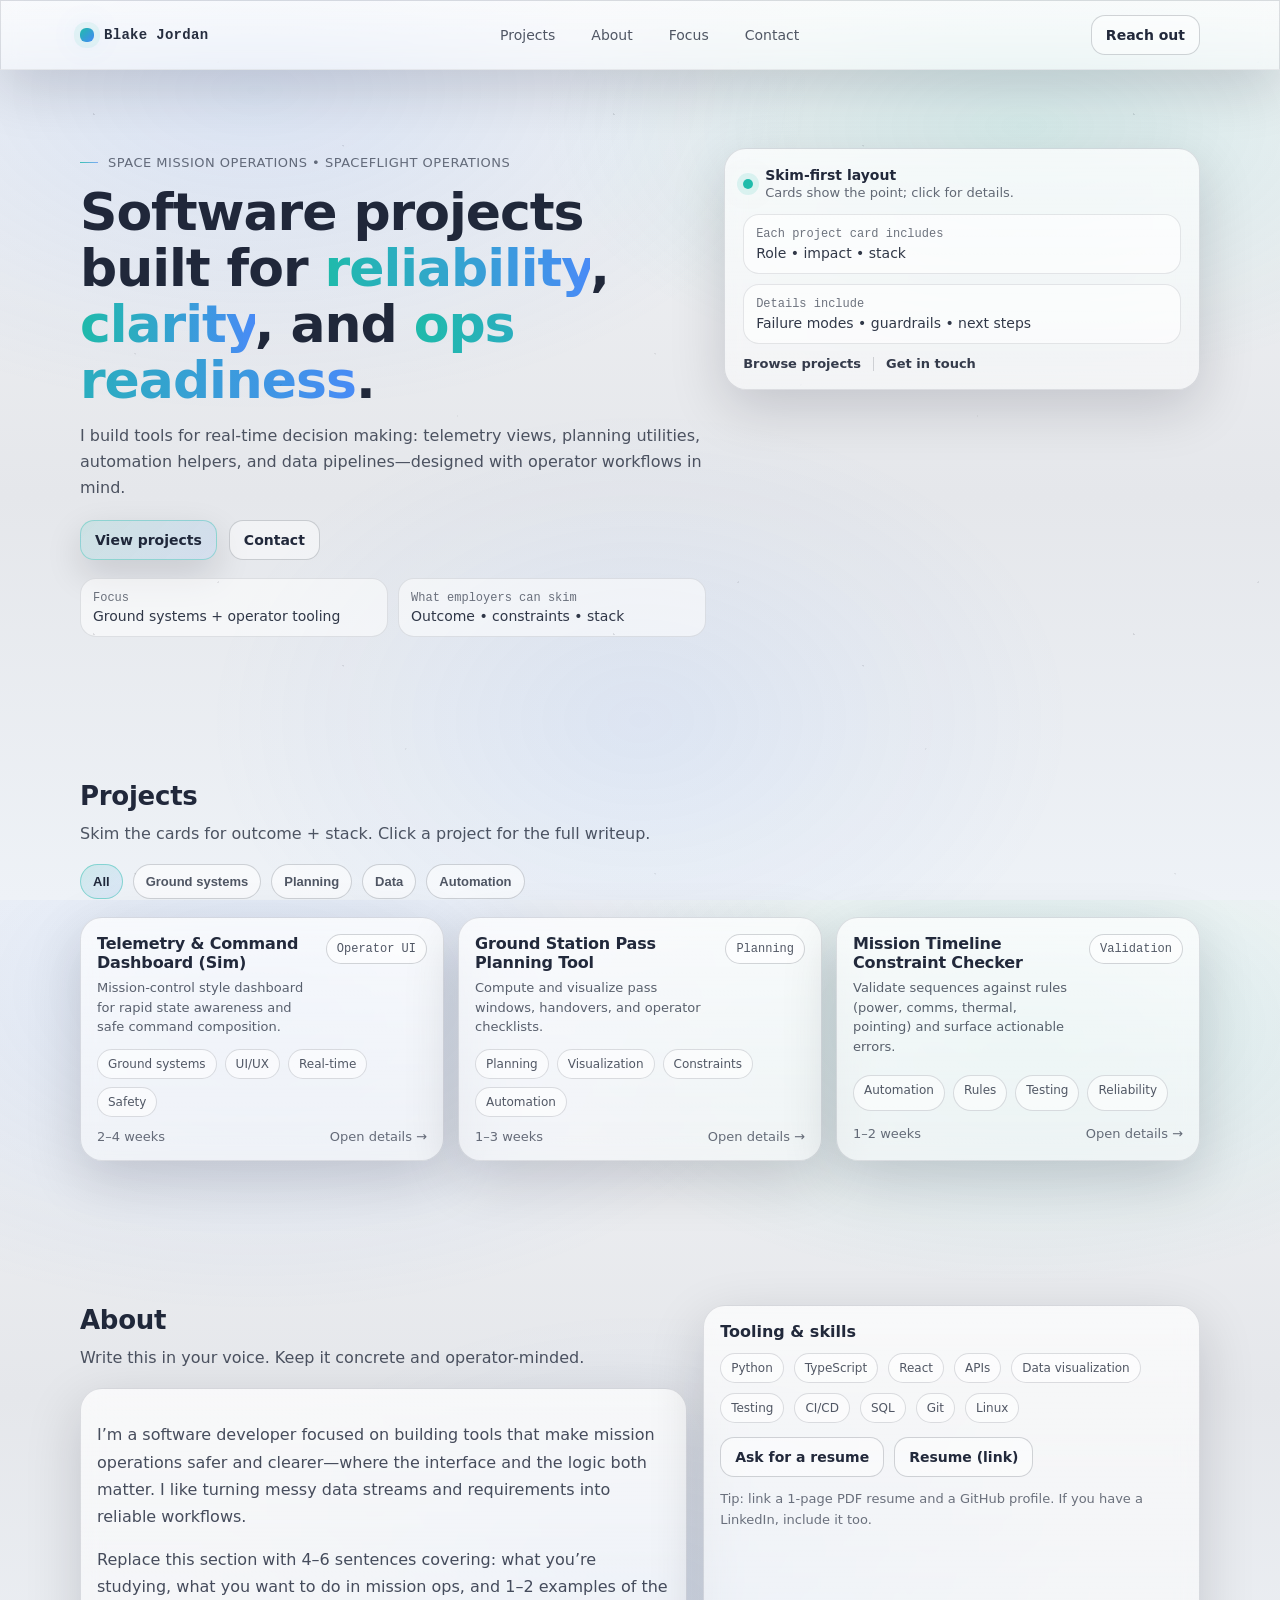
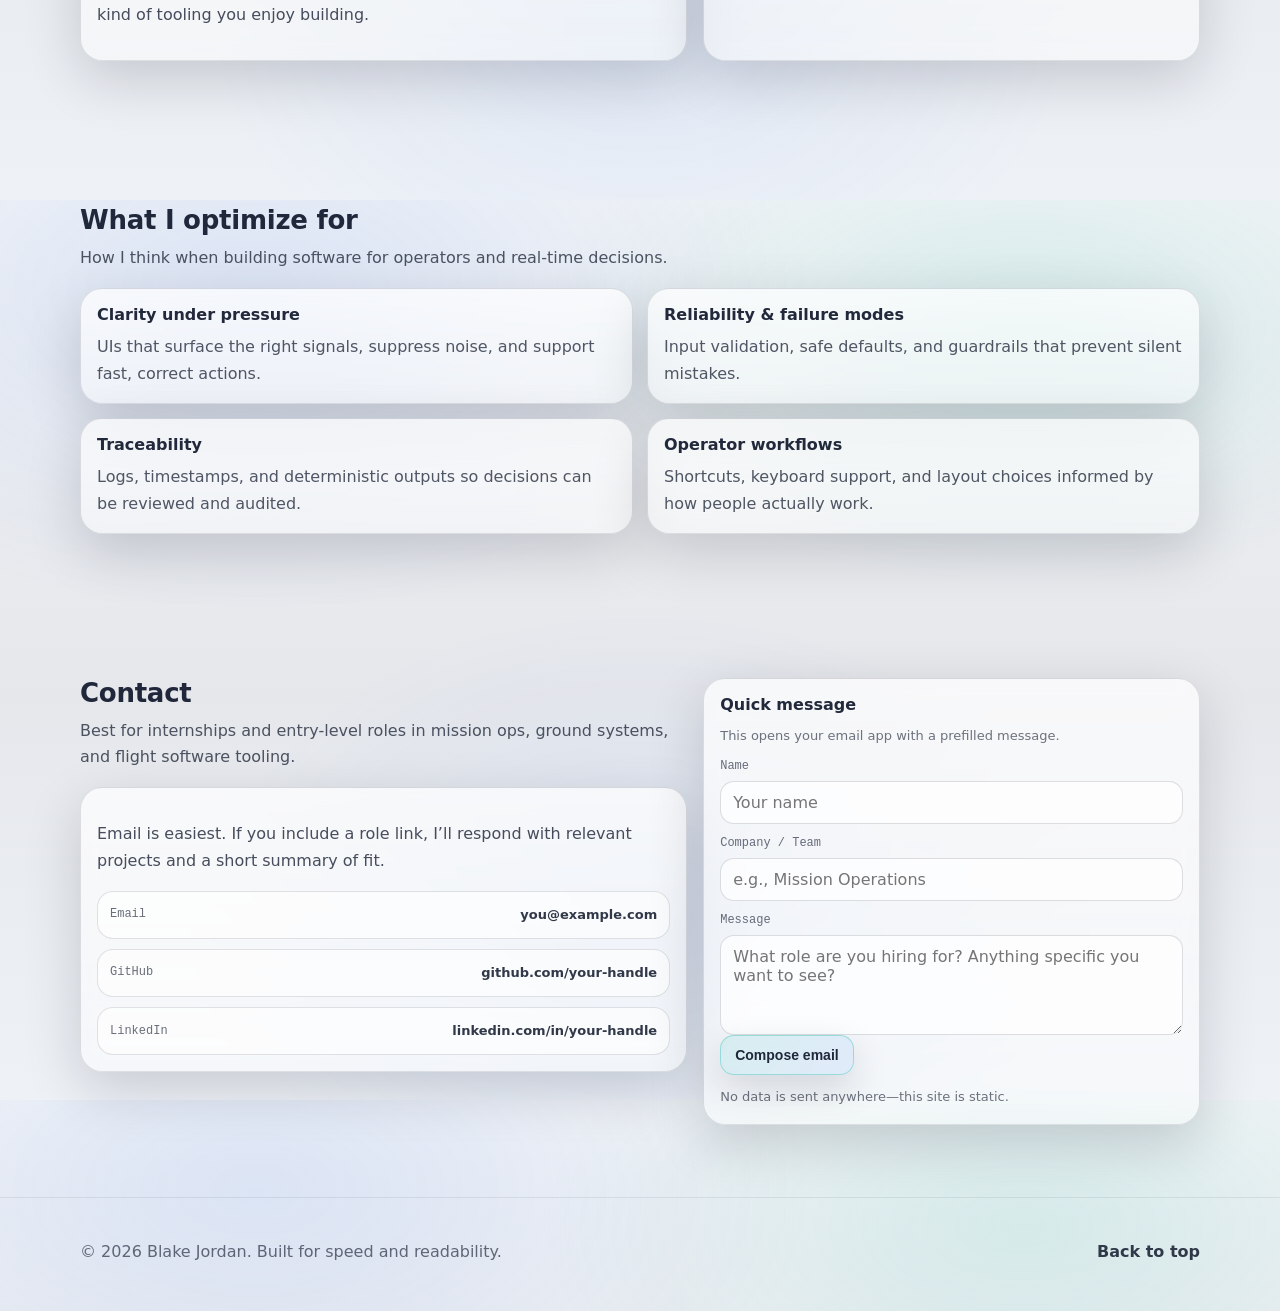
==== commit 2b9f33cb: "Add files via upload" ====
--- a/index.html
+++ b/index.html
@@ -52,12 +52,12 @@
             </div>
             <div class="hero-meta" aria-label="Quick facts">
               <div class="pill">
-                <span class="pill-label">Interests</span>
-                <span class="pill-value">Flight ops, mission planning, ground systems</span>
+                <span class="pill-label">Focus</span>
+                <span class="pill-value">Ground systems + operator tooling</span>
               </div>
               <div class="pill">
-                <span class="pill-label">Strengths</span>
-                <span class="pill-value">Clean UX, robust code, clear writeups</span>
+                <span class="pill-label">What employers can skim</span>
+                <span class="pill-value">Outcome • constraints • stack</span>
               </div>
             </div>
           </div>
@@ -66,22 +66,18 @@
             <div class="panel-header">
               <div class="status-dot" aria-hidden="true"></div>
               <div>
-                <p class="panel-title">Ops-ready portfolio</p>
-                <p class="panel-subtitle">Built to showcase your impact and thinking.</p>
+                <p class="panel-title">Skim-first layout</p>
+                <p class="panel-subtitle">Cards show the point; click for details.</p>
               </div>
             </div>
             <div class="panel-body">
               <div class="metric">
-                <p class="metric-label">Project writeups</p>
-                <p class="metric-value">Problem → Approach → Result</p>
+                <p class="metric-label">Each project card includes</p>
+                <p class="metric-value">Role • impact • stack</p>
               </div>
               <div class="metric">
-                <p class="metric-label">Operator perspective</p>
-                <p class="metric-value">Signals, constraints, failure modes</p>
-              </div>
-              <div class="metric">
-                <p class="metric-label">Recruiter-friendly</p>
-                <p class="metric-value">Skimmable, link-rich, fast</p>
+                <p class="metric-label">Details include</p>
+                <p class="metric-value">Failure modes • guardrails • next steps</p>
               </div>
             </div>
             <div class="panel-footer">
@@ -98,8 +94,7 @@
           <div class="section-head">
             <h2>Projects</h2>
             <p>
-              Each project includes a concise overview plus a detailed writeup: context, requirements, key decisions,
-              and what I’d improve next.
+              Skim the cards for outcome + stack. Click a project for the full writeup.
             </p>
           </div>
 
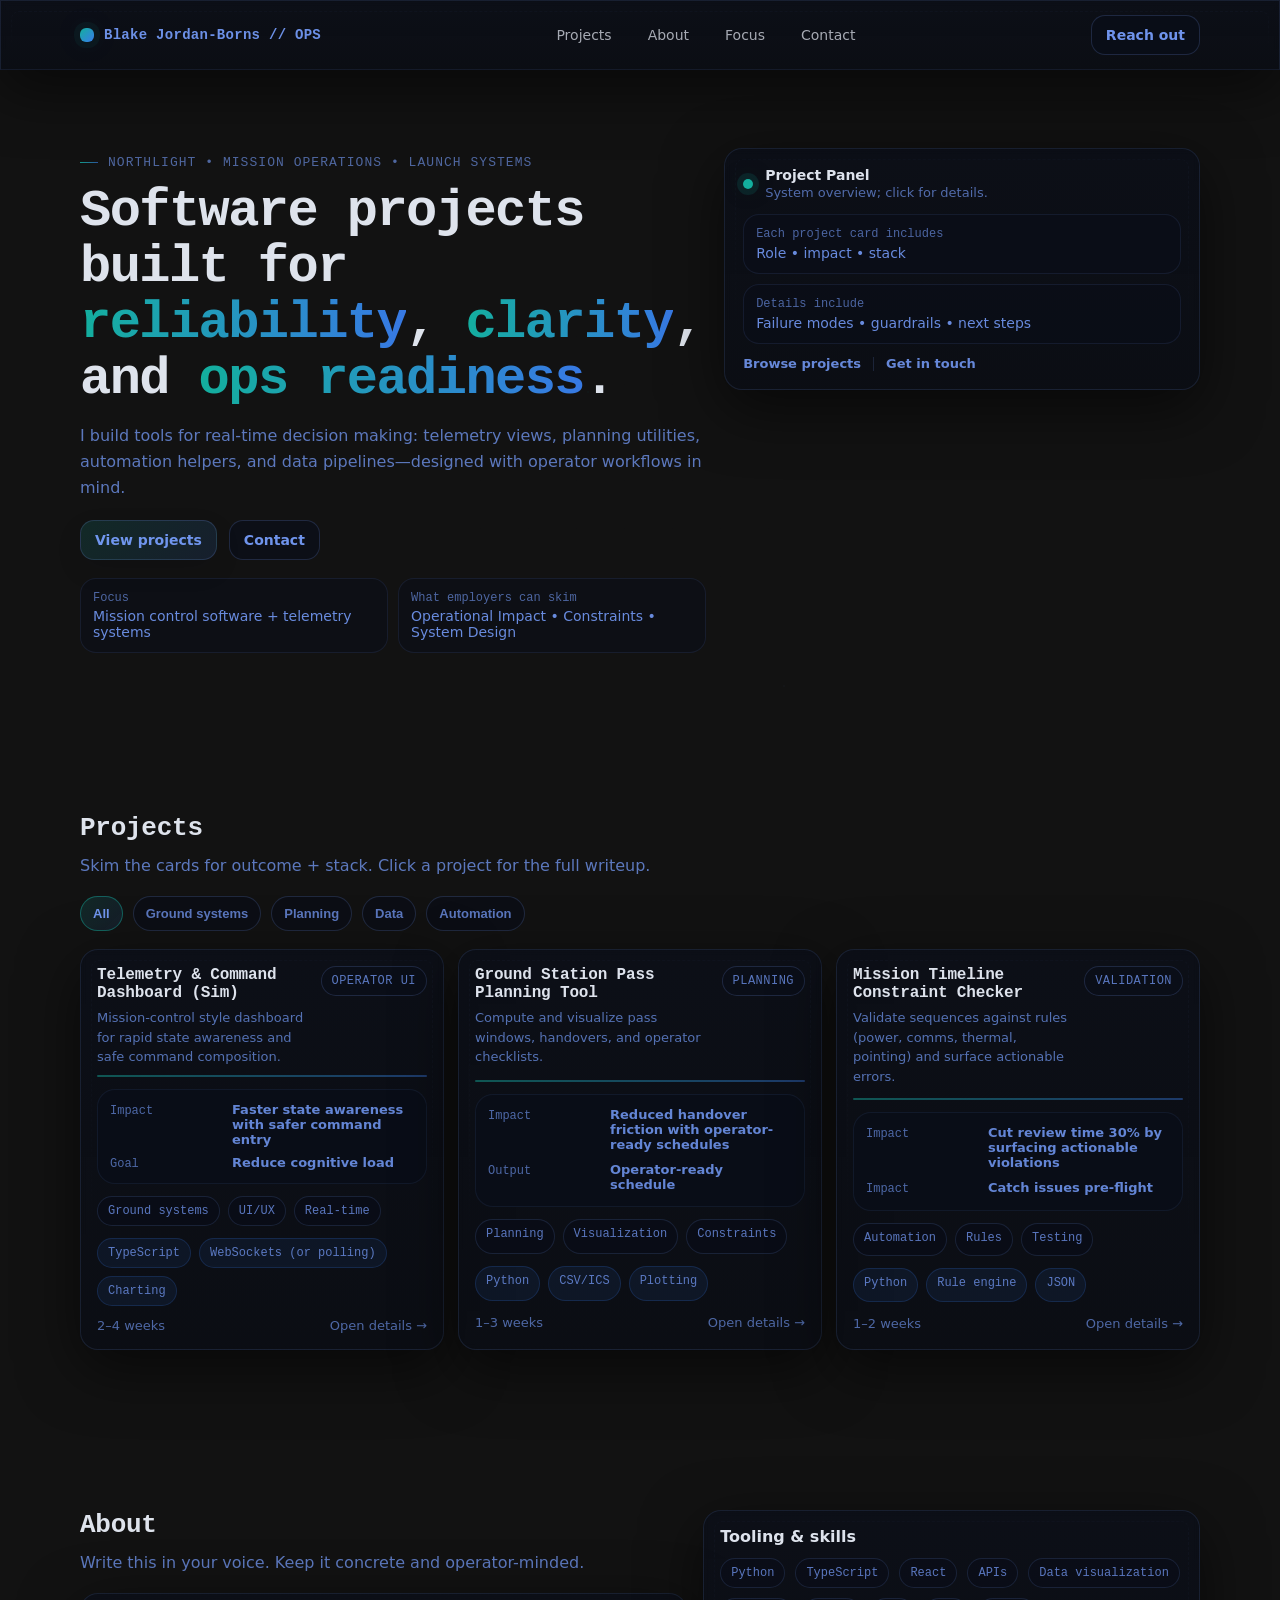
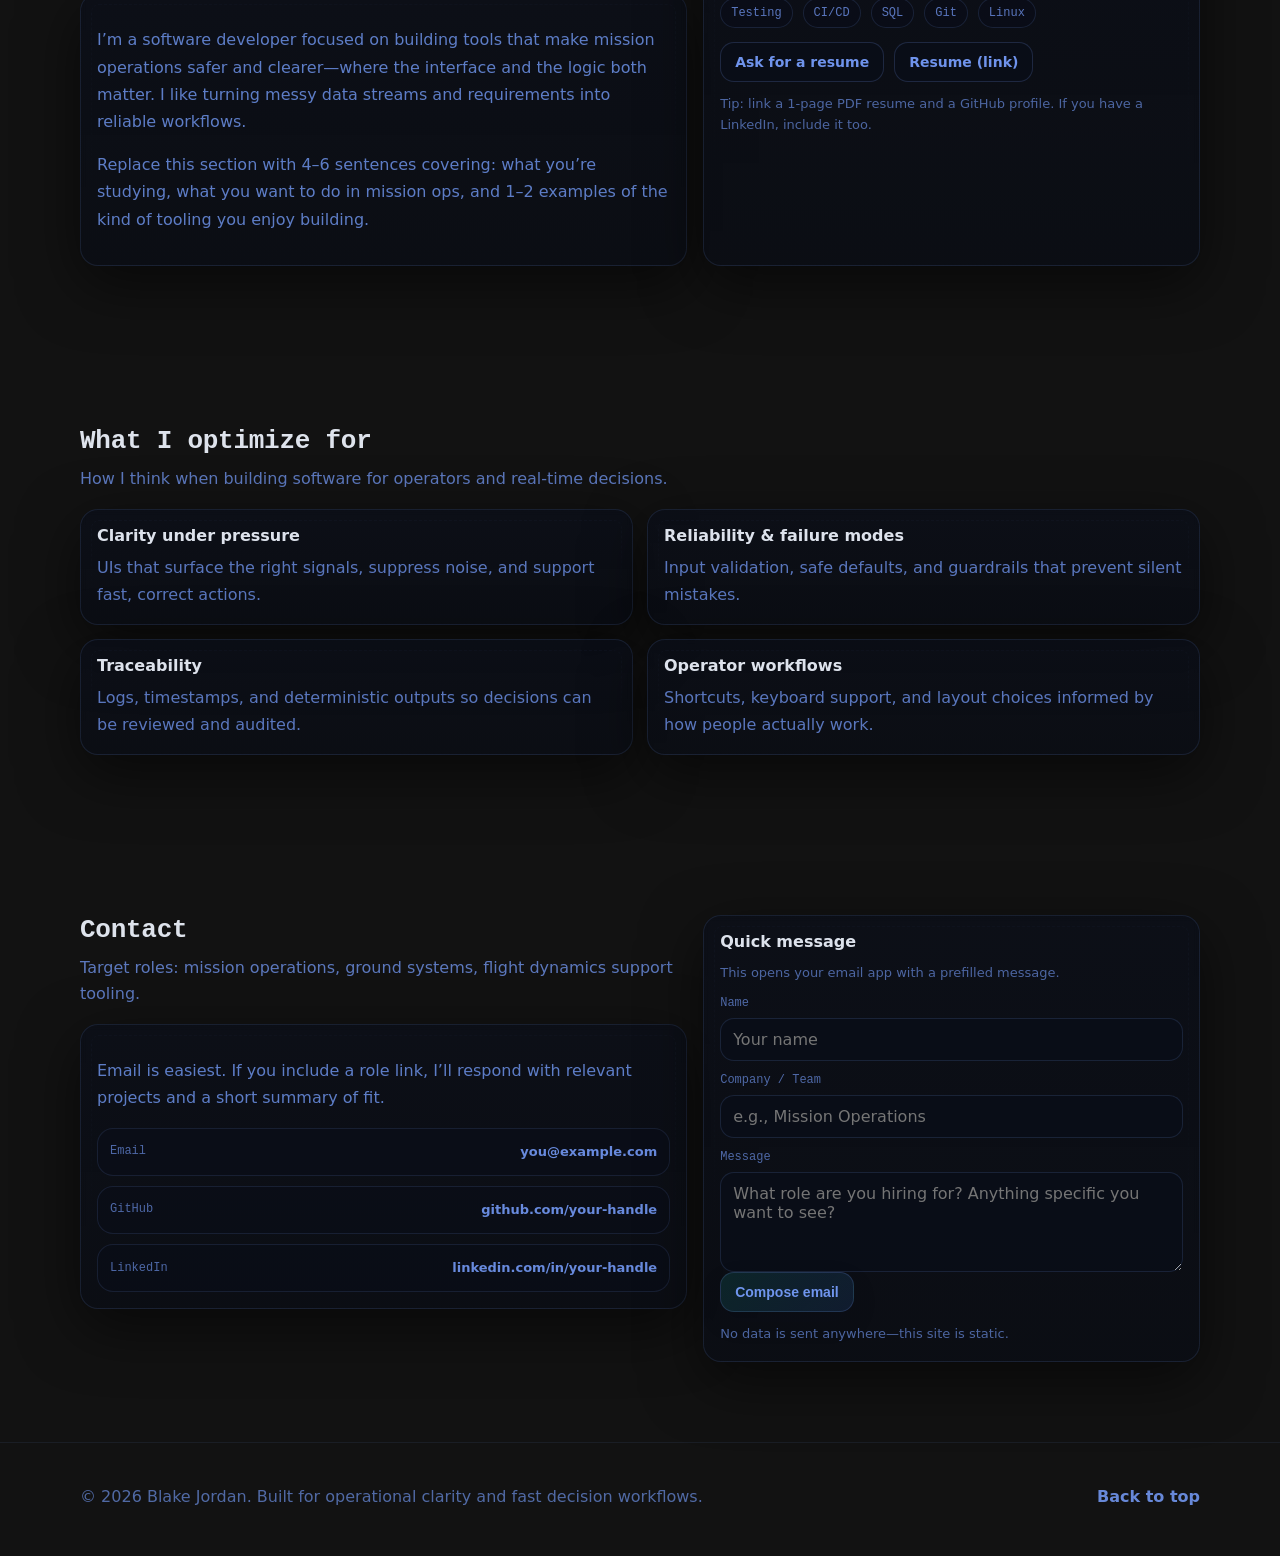
==== commit f246f0e7: "Update portfolio details and branding in index.html" ====
--- a/index.html
+++ b/index.html
@@ -7,19 +7,20 @@
       name="description"
       content="Coding portfolio focused on space mission operations and spaceflight operations. Projects, writeups, and contact."
     />
-    <meta name="color-scheme" content="light" />
-    <title>Blake Jordan — Mission Ops Software Portfolio</title>
+    <meta name="color-scheme" content="dark" />
+    <title>Blake Jordan-Borns — Mission Ops Software Portfolio</title>
     <link rel="icon" type="image/svg+xml" href="./assets/favicon.svg" />
     <link rel="stylesheet" href="./styles.css" />
   </head>
   <body>
+    <!-- NORTHLIGHT MISSION OPERATIONS INTERFACE -->
     <a class="skip-link" href="#main">Skip to content</a>
 
     <header class="site-header" data-glass>
       <nav class="nav" aria-label="Primary">
         <a class="brand" href="#top" aria-label="Go to top">
           <span class="brand-mark" aria-hidden="true"></span>
-          <span class="brand-text">Blake Jordan</span>
+          <span class="brand-text">Blake Jordan-Borns // OPS</span>
         </a>
         <div class="nav-links">
           <a href="#projects">Projects</a>
@@ -37,7 +38,7 @@
       <section id="top" class="hero section">
         <div class="container hero-grid">
           <div class="hero-copy">
-            <p class="eyebrow">Space mission operations • Spaceflight operations</p>
+            <p class="eyebrow"> Northlight • Mission operations • Launch Systems</p>
             <h1 class="hero-title">
               Software projects built for <span class="accent">reliability</span>, <span class="accent">clarity</span>,
               and <span class="accent">ops readiness</span>.
@@ -53,11 +54,11 @@
             <div class="hero-meta" aria-label="Quick facts">
               <div class="pill">
                 <span class="pill-label">Focus</span>
-                <span class="pill-value">Ground systems + operator tooling</span>
+                <span class="pill-value">Mission control software + telemetry systems</span>
               </div>
               <div class="pill">
                 <span class="pill-label">What employers can skim</span>
-                <span class="pill-value">Outcome • constraints • stack</span>
+                <span class="pill-value">Operational Impact • Constraints • System Design</span>
               </div>
             </div>
           </div>
@@ -66,8 +67,8 @@
             <div class="panel-header">
               <div class="status-dot" aria-hidden="true"></div>
               <div>
-                <p class="panel-title">Skim-first layout</p>
-                <p class="panel-subtitle">Cards show the point; click for details.</p>
+                <p class="panel-title">Project Panel</p>
+                <p class="panel-subtitle">System overview; click for details.</p>
               </div>
             </div>
             <div class="panel-body">
@@ -190,7 +191,7 @@
           <div>
             <div class="section-head">
               <h2>Contact</h2>
-              <p>Best for internships and entry-level roles in mission ops, ground systems, and flight software tooling.</p>
+              <p>Target roles: mission operations, ground systems, flight dynamics support tooling.</p>
             </div>
             <div class="prose" data-glass>
               <p>
@@ -243,7 +244,7 @@
 
     <footer class="site-footer">
       <div class="container footer-inner">
-        <p class="muted">© <span id="year"></span> Blake Jordan. Built for speed and readability.</p>
+        <p class="muted">© <span id="year"></span> Blake Jordan. Built for operational clarity and fast decision workflows.</p>
         <div class="footer-links">
           <a class="inline-link" href="#top">Back to top</a>
         </div>
--- a/styles.css
+++ b/styles.css
@@ -1,22 +1,21 @@
 :root {
-  --bg: #f3f4f6;
-  --bg2: #e5e7eb;
-  --panel: rgba(255, 255, 255, 0.72);
-  --panel2: rgba(255, 255, 255, 0.58);
-  --stroke: rgba(15, 23, 42, 0.12);
-  --text: rgba(15, 23, 42, 0.92);
-  --muted: rgba(15, 23, 42, 0.72);
-  --muted2: rgba(15, 23, 42, 0.58);
+  --bg: #05070d;
+  --bg2: #070b14;
+  --panel: rgba(10, 14, 25, 0.72);
+  --panel2: rgba(8, 12, 22, 0.62);
+  --stroke: rgba(120, 160, 255, 0.12);
+  --text: rgba(240, 245, 255, 0.92);
+  --muted: rgba(240, 245, 255, 0.68);
+  --muted2: rgba(240, 245, 255, 0.52);
   --accent: #14b8a6;
   --accent2: #3b82f6;
   --danger: #e11d48;
-  --shadow: 0 18px 55px rgba(2, 6, 23, 0.16);
-  --radius: 16px;
-  --radius2: 22px;
+  --shadow: 0 18px 60px rgba(0, 0, 0, 0.55);
+  --radius: 14px;
+  --radius2: 18px;
   --max: 1120px;
   --mono: ui-monospace, SFMono-Regular, Menlo, Monaco, Consolas, "Liberation Mono", "Courier New", monospace;
-  --sans: ui-sans-serif, system-ui, -apple-system, BlinkMacSystemFont, "Segoe UI", Roboto, Helvetica, Arial,
-    "Apple Color Emoji", "Segoe UI Emoji";
+  --sans: ui-sans-serif, system-ui, -apple-system, BlinkMacSystemFont, "Segoe UI", Roboto, Helvetica, Arial;
 }
 
 *,
@@ -34,11 +33,7 @@
   margin: 0;
   font-family: var(--sans);
   color: var(--text);
-  background: radial-gradient(900px 520px at 20% 10%, rgba(59, 130, 246, 0.12), transparent 62%),
-    radial-gradient(780px 420px at 80% 14%, rgba(20, 184, 166, 0.12), transparent 62%),
-    radial-gradient(700px 500px at 50% 80%, rgba(59, 130, 246, 0.08), transparent 62%),
-    linear-gradient(180deg, var(--bg), var(--bg2) 55%, #eef2f7);
-  overflow-x: hidden;
+  background: background: linear-gradient(180deg, var(--bg), var(--bg2));
 }
 
 body::before {
@@ -46,16 +41,26 @@
   position: fixed;
   inset: 0;
   pointer-events: none;
-  opacity: 0.28;
-  background-image: radial-gradient(1px 1px at 18% 22%, rgba(2, 6, 23, 0.38) 0.9px, transparent 1px),
-    radial-gradient(1px 1px at 42% 12%, rgba(2, 6, 23, 0.28) 0.9px, transparent 1px),
-    radial-gradient(1px 1px at 66% 28%, rgba(2, 6, 23, 0.32) 0.9px, transparent 1px),
-    radial-gradient(1px 1px at 78% 44%, rgba(2, 6, 23, 0.2) 0.9px, transparent 1px),
-    radial-gradient(1px 1px at 26% 68%, rgba(2, 6, 23, 0.26) 0.9px, transparent 1px),
-    radial-gradient(1px 1px at 54% 74%, rgba(2, 6, 23, 0.22) 0.9px, transparent 1px),
-    radial-gradient(1px 1px at 88% 80%, rgba(2, 6, 23, 0.18) 0.9px, transparent 1px);
-  background-size: 520px 520px;
+  opacity: 0.22;
+  background-image:  
+  radial-gradient(1px 1px at 20% 20%, rgba(120, 160, 255, 0.18) 0.9px, transparent 1px),
+  radial-gradient(1px 1px at 60% 40%, rgba(20, 184, 166, 0.14) 0.9px, transparent 1px),
+  radial-gradient(1px 1px at 80% 70%, rgba(120, 160, 255, 0.12) 0.9px, transparent 1px);
+  background-size: 980px 980px;
   filter: blur(0.05px);
+}
+
+body::after {
+  content: "";
+  position: fixed;
+  inset: 0;
+  pointer-events: none;
+  opacity: 0.08;
+  background-image:  
+  linear-gradient(rgba(120, 160, 255, 0.06) 1px, transparent 1px),
+  linear-gradient(90deg, rgba(120, 160, 255, 0.06) 1px, transparent 1px);
+  background-size: 48px 48px;
+  mask-image: radial-gradient(closest-side, rgba(0, 0, 0, 0.78), transparent 72%);
 }
 
 a {
@@ -73,7 +78,7 @@
   position: absolute;
   left: 10px;
   top: 10px;
-  background: rgba(255, 255, 255, 0.9);
+  background: rgba(10, 14, 25,, 0.9);
   border: 1px solid var(--stroke);
   border-radius: 12px;
   padding: 10px 12px;
@@ -89,10 +94,36 @@
 }
 
 [data-glass] {
-  background: linear-gradient(180deg, var(--panel), rgba(255, 255, 255, 0.46));
+  background: linear-gradient(180deg, var(--panel), var(--panel2));
   border: 1px solid var(--stroke);
   box-shadow: var(--shadow);
-  backdrop-filter: blur(10px);
+  backdrop-filter: blur(3px);
+}
+
+[data-glass] {
+  position: relative;
+}
+
+[data-glass]::before {
+  content: "";
+  position: absolute;
+  inset: 0;
+  border-radius: inherit;
+  pointer-events: none;
+  background: linear-gradient(90deg, rgba(20, 184, 166, 0.16), rgba(59, 130, 246, 0.14));
+  opacity: 0;
+  transition: opacity 140ms ease;
+}
+
+[data-glass]::after {
+  content: "";
+  position: absolute;
+  inset: 10px;
+  border-radius: calc(var(--radius2) - 10px);
+  border: 1px dashed rgba(120, 160, 255, 0.12);
+  pointer-events: none;
+  opacity: 0.35;
+  mask-image: linear-gradient(180deg, rgba(0, 0, 0, 0.75), transparent 85%);
 }
 
 .container {
@@ -104,7 +135,7 @@
   position: sticky;
   top: 0;
   z-index: 50;
-  border-bottom: 1px solid rgba(15, 23, 42, 0.08);
+  border-bottom: 1px solid rgba(120, 160, 255, 0.08);
 }
 
 .nav {
@@ -134,13 +165,14 @@
   height: 14px;
   border-radius: 6px;
   background: linear-gradient(135deg, rgba(20, 184, 166, 0.95), rgba(59, 130, 246, 0.95));
-  box-shadow: 0 0 0 6px rgba(20, 184, 166, 0.08), 0 0 34px rgba(59, 130, 246, 0.2);
+  box-shadow: 0 0 0 6px rgba(20, 184, 166, 0.06), 0 0 34px rgba(59, 130, 246, 0.14);
 }
 
 .brand-text {
   font-family: var(--mono);
   font-size: 14px;
-  color: rgba(15, 23, 42, 0.9);
+  color: rgba(120, 160, 255, 0.9);
+  letter-spacing: 0.02em;
 }
 
 .nav-links {
@@ -157,8 +189,8 @@
 
 .nav-links a:hover {
   text-decoration: none;
-  color: rgba(15, 23, 42, 0.9);
-  background: rgba(15, 23, 42, 0.04);
+  color: rgba(120, 160, 255, 0.9);
+  background: rgba(120, 160, 255, 0.04);
 }
 
 .nav-cta {
@@ -168,7 +200,7 @@
 }
 
 .section {
-  padding: 72px 0;
+  padding: 80px 0;
 }
 
 .hero {
@@ -192,9 +224,10 @@
   align-items: center;
   gap: 10px;
   font-size: 13px;
-  color: rgba(15, 23, 42, 0.6);
-  letter-spacing: 0.5px;
+  color: rgba(120, 160, 255, 0.6);
+  letter-spacing: 0.08em;
   text-transform: uppercase;
+  font-family: var(--mono);
 }
 
 .eyebrow::before {
@@ -211,6 +244,16 @@
   line-height: 1.08;
 }
 
+.hero-title,
+.section-head h2,
+.project-title {
+  font-family: var(--mono);
+}
+
+.hero-title {
+  letter-spacing: -0.03em;
+}
+
 .accent {
   background: linear-gradient(90deg, rgba(20, 184, 166, 0.95), rgba(59, 130, 246, 0.92));
   -webkit-background-clip: text;
@@ -222,7 +265,7 @@
   margin: 0 0 18px;
   font-size: 16px;
   line-height: 1.65;
-  color: rgba(15, 23, 42, 0.72);
+  color: rgba(120, 160, 255, 0.72);
   max-width: 64ch;
 }
 
@@ -240,20 +283,20 @@
   gap: 10px;
   padding: 11px 14px;
   border-radius: 14px;
-  border: 1px solid rgba(20, 184, 166, 0.34);
-  background: linear-gradient(135deg, rgba(20, 184, 166, 0.12), rgba(59, 130, 246, 0.1));
-  color: rgba(15, 23, 42, 0.92);
+  border: 1px solid rgba(120, 160, 255, 0.18);
+  background: linear-gradient(135deg, rgba(20, 184, 166, 0.14), rgba(59, 130, 246, 0.12));
+  color: rgba(120, 160, 255, 0.92);
   font-weight: 650;
   font-size: 14px;
   text-decoration: none;
-  box-shadow: 0 14px 36px rgba(2, 6, 23, 0.14);
+  box-shadow: 0 10px 26px rgba(2, 6, 23, 0.1);
   cursor: pointer;
 }
 
 .button:hover {
   text-decoration: none;
-  border-color: rgba(20, 184, 166, 0.5);
-  background: linear-gradient(135deg, rgba(20, 184, 166, 0.16), rgba(59, 130, 246, 0.12));
+  border-color: rgba(20, 184, 166, 0.38);
+  box-shadow: 0 14px 36px rgba(0, 0, 0, 0.5);
 }
 
 .button:focus-visible {
@@ -262,8 +305,8 @@
 }
 
 .button--ghost {
-  border-color: rgba(15, 23, 42, 0.18);
-  background: rgba(255, 255, 255, 0.48);
+  border-color: rgba(120, 160, 255, 0.18);
+  background: rgba(10, 14, 25, 0.72);
   box-shadow: none;
 }
 
@@ -275,8 +318,8 @@
 }
 
 .pill {
-  border: 1px solid rgba(15, 23, 42, 0.1);
-  background: rgba(255, 255, 255, 0.55);
+  border: 1px solid rgba(120, 160, 255, 0.1);
+  background: rgba(10, 14, 25, 0.55);
   border-radius: 16px;
   padding: 12px 12px;
   display: grid;
@@ -285,13 +328,13 @@
 
 .pill-label {
   font-size: 12px;
-  color: rgba(15, 23, 42, 0.6);
+  color: rgba(120, 160, 255, 0.6);
   font-family: var(--mono);
 }
 
 .pill-value {
   font-size: 14px;
-  color: rgba(15, 23, 42, 0.86);
+  color: rgba(120, 160, 255, 0.86);
 }
 
 .hero-panel {
@@ -322,7 +365,7 @@
 
 .panel-subtitle {
   margin: 2px 0 0;
-  color: rgba(15, 23, 42, 0.64);
+  color: rgba(120, 160, 255, 0.64);
   font-size: 13px;
 }
 
@@ -332,23 +375,23 @@
 }
 
 .metric {
-  border: 1px solid rgba(15, 23, 42, 0.1);
+  border: 1px solid rgba(120, 160, 255, 0.1);
   border-radius: 16px;
   padding: 12px;
-  background: rgba(255, 255, 255, 0.62);
+  background: rgba(10, 14, 25, 0.62);
 }
 
 .metric-label {
   margin: 0 0 4px;
   font-size: 12px;
-  color: rgba(15, 23, 42, 0.6);
+  color: rgba(120, 160, 255, 0.6);
   font-family: var(--mono);
 }
 
 .metric-value {
   margin: 0;
   font-size: 14px;
-  color: rgba(15, 23, 42, 0.86);
+  color: rgba(120, 160, 255, 0.86);
 }
 
 .panel-footer {
@@ -356,19 +399,19 @@
   align-items: center;
   gap: 12px;
   margin-top: 12px;
-  color: rgba(15, 23, 42, 0.7);
+  color: rgba(120, 160, 255, 0.7);
   font-size: 13px;
 }
 
 .inline-link {
-  color: rgba(15, 23, 42, 0.84);
+  color: rgba(120, 160, 255, 0.84);
   font-weight: 600;
 }
 
 .divider {
   width: 1px;
   height: 14px;
-  background: rgba(15, 23, 42, 0.16);
+  background: rgba(120, 160, 255, 0.16);
 }
 
 .section-head {
@@ -386,7 +429,7 @@
 
 .section-head p {
   margin: 0;
-  color: rgba(15, 23, 42, 0.72);
+  color: rgba(120, 160, 255, 0.72);
   line-height: 1.6;
 }
 
@@ -398,9 +441,9 @@
 }
 
 .chip {
-  border: 1px solid rgba(15, 23, 42, 0.18);
-  background: rgba(255, 255, 255, 0.56);
-  color: rgba(15, 23, 42, 0.72);
+  border: 1px solid rgba(120, 160, 255, 0.18);
+  background: rgba(10, 14, 25, 0.56);
+  color: rgba(120, 160, 255, 0.72);
   border-radius: 999px;
   padding: 9px 12px;
   font-size: 13px;
@@ -409,12 +452,12 @@
 }
 
 .chip:hover {
-  color: rgba(15, 23, 42, 0.9);
-  border-color: rgba(15, 23, 42, 0.26);
+  color: rgba(120, 160, 255, 0.9);
+  border-color: rgba(120, 160, 255, 0.26);
 }
 
 .chip.is-active {
-  color: rgba(15, 23, 42, 0.92);
+  color: rgba(120, 160, 255, 0.92);
   border-color: rgba(20, 184, 166, 0.42);
   background: linear-gradient(135deg, rgba(20, 184, 166, 0.14), rgba(59, 130, 246, 0.1));
 }
@@ -431,12 +474,16 @@
   display: grid;
   gap: 12px;
   cursor: pointer;
-  transition: transform 140ms ease, border-color 140ms ease;
+  transition: border-color 140ms ease, box-shadow 140ms ease;
 }
 
 .project:hover {
-  transform: translateY(-2px);
   border-color: rgba(20, 184, 166, 0.22);
+  box-shadow: 0 18px 55px rgba(2, 6, 23, 0.12);
+}
+
+.project:hover::before {
+  opacity: 0.06;
 }
 
 .project:focus-visible {
@@ -451,6 +498,23 @@
   gap: 14px;
 }
 
+.project-head {
+  position: relative;
+  padding-bottom: 10px;
+}
+
+.project-head::after {
+  content: "";
+  position: absolute;
+  left: 0;
+  right: 0;
+  bottom: 0;
+  height: 2px;
+  background: linear-gradient(90deg, rgba(20, 184, 166, 0.85), rgba(59, 130, 246, 0.75));
+  border-radius: 999px;
+  opacity: 0.5;
+}
+
 .project-title {
   margin: 0;
   font-size: 16px;
@@ -460,7 +524,7 @@
 
 .project-subtitle {
   margin: 6px 0 0;
-  color: rgba(15, 23, 42, 0.68);
+  color: rgba(120, 160, 255, 0.68);
   line-height: 1.5;
   font-size: 13px;
 }
@@ -468,12 +532,17 @@
 .badge {
   font-family: var(--mono);
   font-size: 12px;
-  color: rgba(15, 23, 42, 0.72);
-  border: 1px solid rgba(15, 23, 42, 0.18);
+  color: rgba(120, 160, 255, 0.72);
+  border: 1px solid rgba(120, 160, 255, 0.18);
   border-radius: 999px;
   padding: 7px 10px;
   white-space: nowrap;
-  background: rgba(255, 255, 255, 0.6);
+  background: rgba(10, 14, 25, 0.6);
+}
+
+.badge {
+  letter-spacing: 0.04em;
+  text-transform: uppercase;
 }
 
 .project-tags {
@@ -482,13 +551,56 @@
   gap: 8px;
 }
 
+.project-tech {
+  display: flex;
+  flex-wrap: wrap;
+  gap: 8px;
+}
+
 .tag {
   font-size: 12px;
-  border: 1px solid rgba(15, 23, 42, 0.14);
-  background: rgba(255, 255, 255, 0.56);
+  border: 1px solid rgba(120, 160, 255, 0.14);
+  background: rgba(10, 14, 25, 0.56);
   padding: 7px 10px;
   border-radius: 999px;
-  color: rgba(15, 23, 42, 0.72);
+  color: rgba(120, 160, 255, 0.72);
+}
+
+.tag {
+  font-family: var(--mono);
+}
+
+.tag--tech {
+  border-color: rgba(59, 130, 246, 0.18);
+  background: rgba(59, 130, 246, 0.08);
+}
+
+.project-glance {
+  display: grid;
+  gap: 8px;
+  border: 1px solid rgba(120, 160, 255, 0.08);
+  background: rgba(10, 14, 25, 0.72);
+  border-radius: 18px;
+  padding: 12px;
+}
+
+.glance-row {
+  display: grid;
+  grid-template-columns: 112px 1fr;
+  gap: 10px;
+  align-items: baseline;
+}
+
+.glance-k {
+  font-size: 12px;
+  font-family: var(--mono);
+  color: rgba(120, 160, 255, 0.62);
+}
+
+.glance-v {
+  font-size: 13px;
+  color: rgba(120, 160, 255, 0.82);
+  font-weight: 650;
 }
 
 .project-footer {
@@ -496,12 +608,12 @@
   align-items: center;
   justify-content: space-between;
   gap: 12px;
-  color: rgba(15, 23, 42, 0.62);
+  color: rgba(120, 160, 255, 0.62);
   font-size: 13px;
 }
 
 .muted {
-  color: rgba(15, 23, 42, 0.62);
+  color: rgba(120, 160, 255, 0.62);
 }
 
 .two-col {
@@ -514,7 +626,7 @@
   border-radius: var(--radius2);
   padding: 16px;
   line-height: 1.7;
-  color: rgba(15, 23, 42, 0.76);
+  color: rgba(120, 160, 255, 0.76);
 }
 
 .stack {
@@ -542,7 +654,7 @@
 
 .hint {
   margin: 12px 0 0;
-  color: rgba(15, 23, 42, 0.6);
+  color: rgba(120, 160, 255, 0.6);
   font-size: 13px;
   line-height: 1.6;
 }
@@ -565,7 +677,7 @@
 
 .card p {
   margin: 0;
-  color: rgba(15, 23, 42, 0.72);
+  color: rgba(120, 160, 255, 0.72);
   line-height: 1.65;
 }
 
@@ -582,8 +694,8 @@
   gap: 14px;
   padding: 12px;
   border-radius: 16px;
-  border: 1px solid rgba(15, 23, 42, 0.12);
-  background: rgba(255, 255, 255, 0.62);
+  border: 1px solid rgba(120, 160, 255, 0.12);
+  background: rgba(10, 14, 25, 0.62);
 }
 
 .contact-link:hover {
@@ -593,12 +705,12 @@
 
 .contact-k {
   font-family: var(--mono);
-  color: rgba(15, 23, 42, 0.62);
+  color: rgba(120, 160, 255, 0.62);
   font-size: 12px;
 }
 
 .contact-v {
-  color: rgba(15, 23, 42, 0.86);
+  color: rgba(120, 160, 255, 0.86);
   font-weight: 650;
   font-size: 13px;
 }
@@ -621,16 +733,16 @@
 
 .field span {
   font-size: 12px;
-  color: rgba(15, 23, 42, 0.62);
+  color: rgba(120, 160, 255, 0.62);
   font-family: var(--mono);
 }
 
 input,
 textarea {
   font: inherit;
-  color: rgba(15, 23, 42, 0.9);
-  background: rgba(255, 255, 255, 0.72);
-  border: 1px solid rgba(15, 23, 42, 0.14);
+  color: rgba(120, 160, 255, 0.9);
+  background: rgba(10, 14, 25, 0.72);
+  border: 1px solid rgba(120, 160, 255, 0.14);
   border-radius: 14px;
   padding: 11px 12px;
 }
@@ -647,8 +759,8 @@
 
 .site-footer {
   padding: 28px 0 34px;
-  border-top: 1px solid rgba(15, 23, 42, 0.08);
-  color: rgba(15, 23, 42, 0.64);
+  border-top: 1px solid rgba(120, 160, 255, 0.08);
+  color: rgba(120, 160, 255, 0.64);
 }
 
 .footer-inner {
@@ -689,7 +801,7 @@
 .modal-eyebrow {
   margin: 0 0 6px;
   font-size: 12px;
-  color: rgba(15, 23, 42, 0.6);
+  color: rgba(120, 160, 255, 0.6);
   font-family: var(--mono);
 }
 
@@ -701,15 +813,15 @@
 
 .modal-subtitle {
   margin: 8px 0 0;
-  color: rgba(15, 23, 42, 0.68);
+  color: rgba(120, 160, 255, 0.68);
   line-height: 1.6;
   font-size: 13px;
 }
 
 .icon-button {
-  border: 1px solid rgba(15, 23, 42, 0.16);
-  background: rgba(255, 255, 255, 0.62);
-  color: rgba(15, 23, 42, 0.9);
+  border: 1px solid rgba(120, 160, 255, 0.16);
+  background: rgba(10, 14, 25, 0.62);
+  color: rgba(120, 160, 255, 0.9);
   border-radius: 14px;
   padding: 8px 10px;
   cursor: pointer;
@@ -730,8 +842,8 @@
 }
 
 .modal-section {
-  border: 1px solid rgba(15, 23, 42, 0.1);
-  background: rgba(255, 255, 255, 0.68);
+  border: 1px solid rgba(120, 160, 255, 0.1);
+  background: rgba(10, 14, 25, 0.68);
   border-radius: 18px;
   padding: 14px;
 }
@@ -739,19 +851,19 @@
 .modal-section h4 {
   margin: 0 0 10px;
   font-size: 14px;
-  color: rgba(15, 23, 42, 0.9);
+  color: rgba(120, 160, 255, 0.9);
 }
 
 .modal-section p {
   margin: 0;
-  color: rgba(15, 23, 42, 0.72);
+  color: rgba(120, 160, 255, 0.72);
   line-height: 1.7;
 }
 
 .bullets {
   margin: 0;
   padding-left: 18px;
-  color: rgba(15, 23, 42, 0.72);
+  color: rgba(120, 160, 255, 0.72);
   line-height: 1.7;
 }
 
@@ -761,8 +873,8 @@
 }
 
 .aside-block {
-  border: 1px solid rgba(15, 23, 42, 0.1);
-  background: rgba(255, 255, 255, 0.68);
+  border: 1px solid rgba(120, 160, 255, 0.1);
+  background: rgba(10, 14, 25, 0.68);
   border-radius: 18px;
   padding: 14px;
 }
@@ -782,8 +894,8 @@
   gap: 4px;
   padding: 10px 10px;
   border-radius: 16px;
-  border: 1px solid rgba(15, 23, 42, 0.1);
-  background: rgba(255, 255, 255, 0.56);
+  border: 1px solid rgba(120, 160, 255, 0.1);
+  background: rgba(10, 14, 25, 0.56);
 }
 
 .link-item:hover {
@@ -798,7 +910,7 @@
 
 .link-sub {
   font-size: 12px;
-  color: rgba(15, 23, 42, 0.62);
+  color: rgba(120, 160, 255, 0.62);
   font-family: var(--mono);
 }
 
@@ -809,21 +921,21 @@
 
 .highlight {
   border-radius: 16px;
-  border: 1px solid rgba(15, 23, 42, 0.1);
-  background: rgba(255, 255, 255, 0.68);
+  border: 1px solid rgba(120, 160, 255, 0.1);
+  background: rgba(10, 14, 25, 0.68);
   padding: 10px 10px;
 }
 
 .highlight-k {
   margin: 0 0 6px;
   font-size: 12px;
-  color: rgba(15, 23, 42, 0.58);
+  color: rgba(120, 160, 255, 0.58);
   font-family: var(--mono);
 }
 
 .highlight-v {
   margin: 0;
-  color: rgba(15, 23, 42, 0.86);
+  color: rgba(120, 160, 255, 0.86);
   font-weight: 750;
   font-size: 14px;
 }
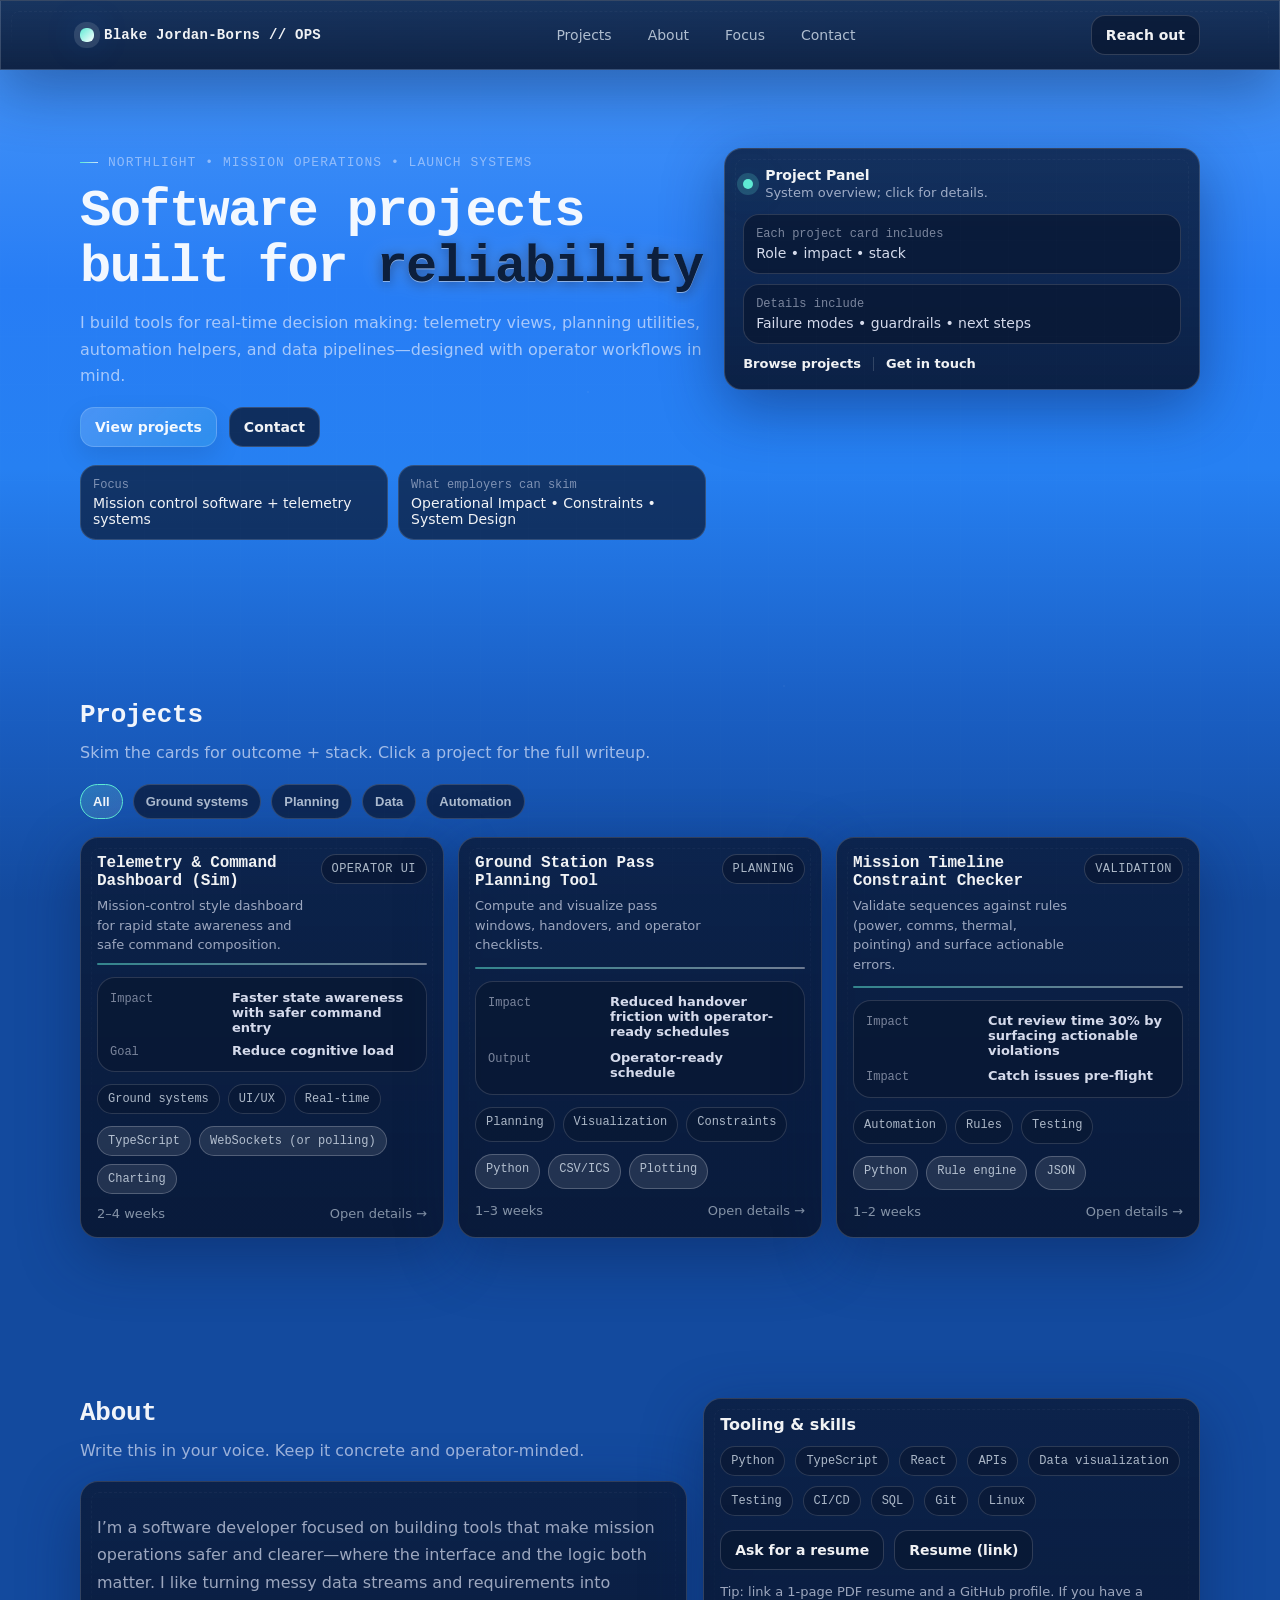
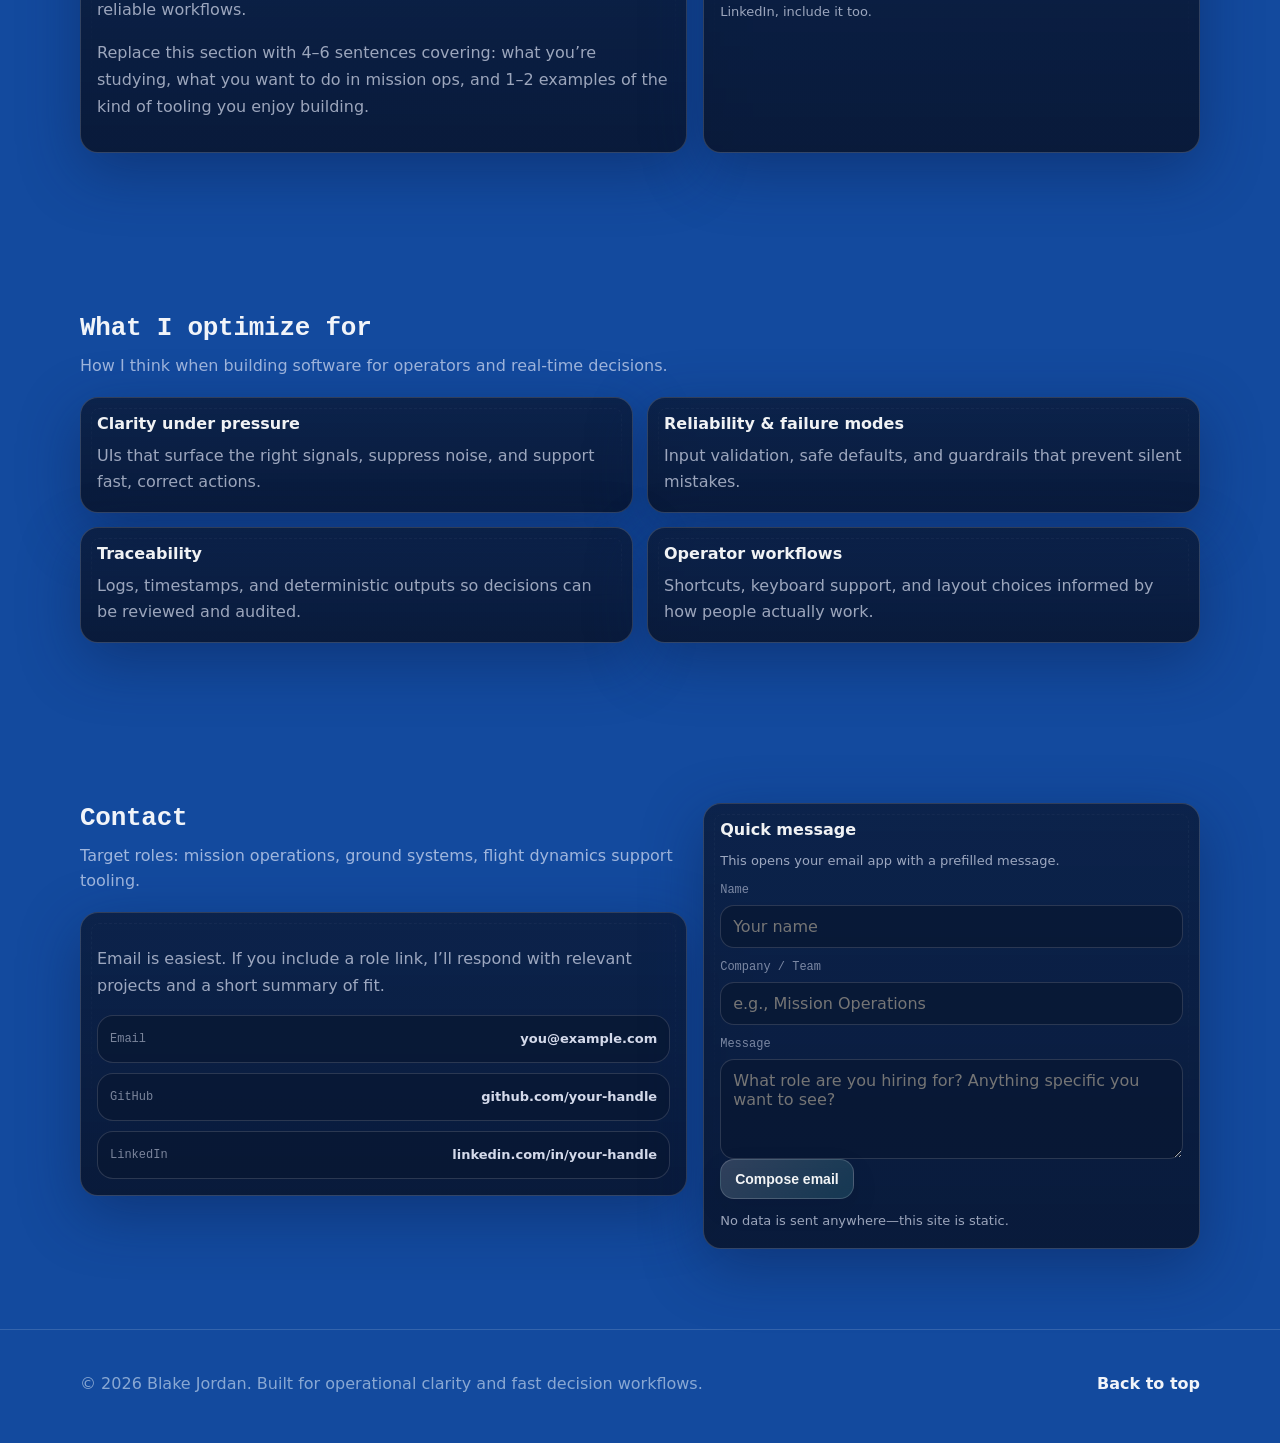
==== commit bd543619: "Add files via upload" ====
--- a/index.html
+++ b/index.html
@@ -39,9 +39,12 @@
         <div class="container hero-grid">
           <div class="hero-copy">
             <p class="eyebrow"> Northlight • Mission operations • Launch Systems</p>
-            <h1 class="hero-title">
-              Software projects built for <span class="accent">reliability</span>, <span class="accent">clarity</span>,
-              and <span class="accent">ops readiness</span>.
+            <h1
+              class="hero-title"
+              aria-label="Software projects built for reliability, clarity, and ops readiness."
+            >
+              <span id="hero-typewriter" class="typewriter" aria-hidden="true"></span
+              ><span class="typewriter-cursor" aria-hidden="true"></span>
             </h1>
             <p class="hero-subtitle">
               I build tools for real-time decision making: telemetry views, planning utilities, automation helpers, and
--- a/styles.css
+++ b/styles.css
@@ -1,16 +1,21 @@
 :root {
-  --bg: #05070d;
-  --bg2: #070b14;
-  --panel: rgba(10, 14, 25, 0.72);
-  --panel2: rgba(8, 12, 22, 0.62);
-  --stroke: rgba(120, 160, 255, 0.12);
-  --text: rgba(240, 245, 255, 0.92);
-  --muted: rgba(240, 245, 255, 0.68);
-  --muted2: rgba(240, 245, 255, 0.52);
-  --accent: #14b8a6;
-  --accent2: #3b82f6;
-  --danger: #e11d48;
-  --shadow: 0 18px 60px rgba(0, 0, 0, 0.55);
+  --blue: #277df5;
+  --blue-dark: #1a5fc4;
+  --blue-deep: #134a9e;
+  --bg: var(--blue);
+  --bg2: var(--blue-dark);
+  --panel: rgba(10, 24, 52, 0.78);
+  --panel2: rgba(8, 20, 45, 0.88);
+  --surface: rgba(10, 24, 52, 0.72);
+  --stroke: rgba(255, 255, 255, 0.16);
+  --line: rgba(255, 255, 255, 0.14);
+  --text: rgba(255, 255, 255, 0.94);
+  --muted: rgba(235, 245, 255, 0.72);
+  --muted2: rgba(235, 245, 255, 0.55);
+  --accent: #5eead4;
+  --accent2: #93c5fd;
+  --danger: #fb7185;
+  --shadow: 0 18px 60px rgba(8, 30, 80, 0.45);
   --radius: 14px;
   --radius2: 18px;
   --max: 1120px;
@@ -24,6 +29,23 @@
   box-sizing: border-box;
 }
 
+html {
+  min-height: 100%;
+  background-color: var(--blue-deep);
+  background-image: linear-gradient(
+    180deg,
+    #4a9af8 0%,
+    #3d8ef7 12%,
+    var(--blue) 32%,
+    #2680f2 52%,
+    var(--blue-dark) 78%,
+    var(--blue-deep) 100%
+  );
+  background-attachment: fixed;
+  background-repeat: no-repeat;
+  background-size: 100% 100%;
+}
+
 html,
 body {
   height: 100%;
@@ -33,7 +55,7 @@
   margin: 0;
   font-family: var(--sans);
   color: var(--text);
-  background: background: linear-gradient(180deg, var(--bg), var(--bg2));
+  background: transparent;
 }
 
 body::before {
@@ -41,11 +63,11 @@
   position: fixed;
   inset: 0;
   pointer-events: none;
-  opacity: 0.22;
-  background-image:  
-  radial-gradient(1px 1px at 20% 20%, rgba(120, 160, 255, 0.18) 0.9px, transparent 1px),
-  radial-gradient(1px 1px at 60% 40%, rgba(20, 184, 166, 0.14) 0.9px, transparent 1px),
-  radial-gradient(1px 1px at 80% 70%, rgba(120, 160, 255, 0.12) 0.9px, transparent 1px);
+  opacity: 0.2;
+  background-image:
+    radial-gradient(1px 1px at 20% 20%, rgba(255, 255, 255, 0.35) 0.9px, transparent 1px),
+    radial-gradient(1px 1px at 60% 40%, rgba(255, 255, 255, 0.22) 0.9px, transparent 1px),
+    radial-gradient(1px 1px at 80% 70%, rgba(255, 255, 255, 0.18) 0.9px, transparent 1px);
   background-size: 980px 980px;
   filter: blur(0.05px);
 }
@@ -55,12 +77,11 @@
   position: fixed;
   inset: 0;
   pointer-events: none;
-  opacity: 0.08;
-  background-image:  
-  linear-gradient(rgba(120, 160, 255, 0.06) 1px, transparent 1px),
-  linear-gradient(90deg, rgba(120, 160, 255, 0.06) 1px, transparent 1px);
+  opacity: 0.07;
+  background-image:
+    linear-gradient(rgba(255, 255, 255, 0.12) 1px, transparent 1px),
+    linear-gradient(90deg, rgba(255, 255, 255, 0.12) 1px, transparent 1px);
   background-size: 48px 48px;
-  mask-image: radial-gradient(closest-side, rgba(0, 0, 0, 0.78), transparent 72%);
 }
 
 a {
@@ -70,7 +91,7 @@
 
 a:hover {
   text-decoration: underline;
-  text-decoration-color: rgba(20, 184, 166, 0.55);
+  text-decoration-color: var(--accent);
   text-underline-offset: 6px;
 }
 
@@ -78,7 +99,7 @@
   position: absolute;
   left: 10px;
   top: 10px;
-  background: rgba(10, 14, 25,, 0.9);
+  background: rgba(10, 24, 52, 0.92);
   border: 1px solid var(--stroke);
   border-radius: 12px;
   padding: 10px 12px;
@@ -89,7 +110,7 @@
 
 .skip-link:focus {
   transform: translateY(0);
-  outline: 2px solid rgba(20, 184, 166, 0.55);
+  outline: 2px solid var(--accent);
   outline-offset: 2px;
 }
 
@@ -110,7 +131,7 @@
   inset: 0;
   border-radius: inherit;
   pointer-events: none;
-  background: linear-gradient(90deg, rgba(20, 184, 166, 0.16), rgba(59, 130, 246, 0.14));
+  background: linear-gradient(90deg, rgba(94, 234, 212, 0.2), rgba(255, 255, 255, 0.12));
   opacity: 0;
   transition: opacity 140ms ease;
 }
@@ -120,7 +141,7 @@
   position: absolute;
   inset: 10px;
   border-radius: calc(var(--radius2) - 10px);
-  border: 1px dashed rgba(120, 160, 255, 0.12);
+  border: 1px dashed rgba(255, 255, 255, 0.14);
   pointer-events: none;
   opacity: 0.35;
   mask-image: linear-gradient(180deg, rgba(0, 0, 0, 0.75), transparent 85%);
@@ -135,7 +156,7 @@
   position: sticky;
   top: 0;
   z-index: 50;
-  border-bottom: 1px solid rgba(120, 160, 255, 0.08);
+  border-bottom: 1px solid var(--line);
 }
 
 .nav {
@@ -164,14 +185,14 @@
   width: 14px;
   height: 14px;
   border-radius: 6px;
-  background: linear-gradient(135deg, rgba(20, 184, 166, 0.95), rgba(59, 130, 246, 0.95));
-  box-shadow: 0 0 0 6px rgba(20, 184, 166, 0.06), 0 0 34px rgba(59, 130, 246, 0.14);
+  background: linear-gradient(135deg, var(--accent), #ffffff);
+  box-shadow: 0 0 0 6px rgba(255, 255, 255, 0.12), 0 0 34px rgba(39, 125, 245, 0.35);
 }
 
 .brand-text {
   font-family: var(--mono);
   font-size: 14px;
-  color: rgba(120, 160, 255, 0.9);
+  color: var(--text);
   letter-spacing: 0.02em;
 }
 
@@ -189,8 +210,8 @@
 
 .nav-links a:hover {
   text-decoration: none;
-  color: rgba(120, 160, 255, 0.9);
-  background: rgba(120, 160, 255, 0.04);
+  color: var(--text);
+  background: rgba(255, 255, 255, 0.08);
 }
 
 .nav-cta {
@@ -224,7 +245,7 @@
   align-items: center;
   gap: 10px;
   font-size: 13px;
-  color: rgba(120, 160, 255, 0.6);
+  color: rgba(235, 240, 255, 0.5);
   letter-spacing: 0.08em;
   text-transform: uppercase;
   font-family: var(--mono);
@@ -234,7 +255,7 @@
   content: "";
   width: 18px;
   height: 1px;
-  background: linear-gradient(90deg, rgba(20, 184, 166, 0.8), rgba(59, 130, 246, 0.6));
+  background: linear-gradient(90deg, var(--accent), rgba(255, 255, 255, 0.75));
 }
 
 .hero-title {
@@ -255,17 +276,40 @@
 }
 
 .accent {
-  background: linear-gradient(90deg, rgba(20, 184, 166, 0.95), rgba(59, 130, 246, 0.92));
-  -webkit-background-clip: text;
-  background-clip: text;
-  color: transparent;
+  display: inline-block;
+  font-weight: 800;
+  color: #0c1f3d;
+  -webkit-text-fill-color: #0c1f3d;
+  filter:
+    drop-shadow(0 1px 0 rgba(255, 255, 255, 0.45))
+    drop-shadow(0 0 12px rgba(255, 255, 255, 0.2))
+    drop-shadow(0 2px 6px rgba(2, 6, 23, 0.4));
+}
+
+.typewriter-cursor {
+  display: inline-block;
+  margin-left: 1px;
+  font-weight: 400;
+  color: #a5f3fc;
+  animation: cursor-blink 0.9s step-end infinite;
+}
+
+.typewriter.is-done + .typewriter-cursor {
+  opacity: 0;
+  animation: none;
+}
+
+@keyframes cursor-blink {
+  50% {
+    opacity: 0;
+  }
 }
 
 .hero-subtitle {
   margin: 0 0 18px;
   font-size: 16px;
   line-height: 1.65;
-  color: rgba(120, 160, 255, 0.72);
+  color: rgba(235, 240, 255, 0.65);
   max-width: 64ch;
 }
 
@@ -283,9 +327,9 @@
   gap: 10px;
   padding: 11px 14px;
   border-radius: 14px;
-  border: 1px solid rgba(120, 160, 255, 0.18);
-  background: linear-gradient(135deg, rgba(20, 184, 166, 0.14), rgba(59, 130, 246, 0.12));
-  color: rgba(120, 160, 255, 0.92);
+  border: 1px solid var(--stroke);
+  background: linear-gradient(135deg, rgba(255, 255, 255, 0.16), rgba(94, 234, 212, 0.14));
+  color: var(--text);
   font-weight: 650;
   font-size: 14px;
   text-decoration: none;
@@ -295,18 +339,18 @@
 
 .button:hover {
   text-decoration: none;
-  border-color: rgba(20, 184, 166, 0.38);
+  border-color: rgba(94, 234, 212, 0.55);
   box-shadow: 0 14px 36px rgba(0, 0, 0, 0.5);
 }
 
 .button:focus-visible {
-  outline: 2px solid rgba(20, 184, 166, 0.55);
+  outline: 2px solid var(--accent);
   outline-offset: 2px;
 }
 
 .button--ghost {
-  border-color: rgba(120, 160, 255, 0.18);
-  background: rgba(10, 14, 25, 0.72);
+  border-color: var(--stroke);
+  background: var(--panel);
   box-shadow: none;
 }
 
@@ -318,8 +362,8 @@
 }
 
 .pill {
-  border: 1px solid rgba(120, 160, 255, 0.1);
-  background: rgba(10, 14, 25, 0.55);
+  border: 1px solid var(--line);
+  background: var(--surface);
   border-radius: 16px;
   padding: 12px 12px;
   display: grid;
@@ -328,13 +372,13 @@
 
 .pill-label {
   font-size: 12px;
-  color: rgba(120, 160, 255, 0.6);
+  color: rgba(235, 240, 255, 0.5);
   font-family: var(--mono);
 }
 
 .pill-value {
   font-size: 14px;
-  color: rgba(120, 160, 255, 0.86);
+  color: var(--text);
 }
 
 .hero-panel {
@@ -353,8 +397,8 @@
   width: 10px;
   height: 10px;
   border-radius: 999px;
-  background: rgba(20, 184, 166, 0.95);
-  box-shadow: 0 0 0 6px rgba(20, 184, 166, 0.12), 0 0 40px rgba(20, 184, 166, 0.22);
+  background: var(--accent);
+  box-shadow: 0 0 0 6px rgba(94, 234, 212, 0.2), 0 0 40px rgba(94, 234, 212, 0.35);
 }
 
 .panel-title {
@@ -365,7 +409,7 @@
 
 .panel-subtitle {
   margin: 2px 0 0;
-  color: rgba(120, 160, 255, 0.64);
+  color: rgba(235, 240, 255, 0.65);
   font-size: 13px;
 }
 
@@ -375,23 +419,23 @@
 }
 
 .metric {
-  border: 1px solid rgba(120, 160, 255, 0.1);
+  border: 1px solid var(--line);
   border-radius: 16px;
   padding: 12px;
-  background: rgba(10, 14, 25, 0.62);
+  background: var(--panel);
 }
 
 .metric-label {
   margin: 0 0 4px;
   font-size: 12px;
-  color: rgba(120, 160, 255, 0.6);
+  color: rgba(235, 240, 255, 0.5);
   font-family: var(--mono);
 }
 
 .metric-value {
   margin: 0;
   font-size: 14px;
-  color: rgba(120, 160, 255, 0.86);
+  color: rgba(235, 240, 255, 0.9);
 }
 
 .panel-footer {
@@ -399,19 +443,19 @@
   align-items: center;
   gap: 12px;
   margin-top: 12px;
-  color: rgba(120, 160, 255, 0.7);
+  color: var(--muted);
   font-size: 13px;
 }
 
 .inline-link {
-  color: rgba(120, 160, 255, 0.84);
+  color: var(--text);
   font-weight: 600;
 }
 
 .divider {
   width: 1px;
   height: 14px;
-  background: rgba(120, 160, 255, 0.16);
+  background: var(--stroke);
 }
 
 .section-head {
@@ -429,7 +473,7 @@
 
 .section-head p {
   margin: 0;
-  color: rgba(120, 160, 255, 0.72);
+  color: rgba(235, 240, 255, 0.65);
   line-height: 1.6;
 }
 
@@ -441,9 +485,9 @@
 }
 
 .chip {
-  border: 1px solid rgba(120, 160, 255, 0.18);
-  background: rgba(10, 14, 25, 0.56);
-  color: rgba(120, 160, 255, 0.72);
+  border: 1px solid var(--stroke);
+  background: var(--surface);
+  color: var(--muted);
   border-radius: 999px;
   padding: 9px 12px;
   font-size: 13px;
@@ -452,14 +496,14 @@
 }
 
 .chip:hover {
-  color: rgba(120, 160, 255, 0.9);
-  border-color: rgba(120, 160, 255, 0.26);
+  color: var(--text);
+  border-color: var(--stroke);
 }
 
 .chip.is-active {
-  color: rgba(120, 160, 255, 0.92);
-  border-color: rgba(20, 184, 166, 0.42);
-  background: linear-gradient(135deg, rgba(20, 184, 166, 0.14), rgba(59, 130, 246, 0.1));
+  color: var(--text);
+  border-color: var(--accent);
+  background: linear-gradient(135deg, rgba(94, 234, 212, 0.22), rgba(255, 255, 255, 0.12));
 }
 
 .grid {
@@ -478,7 +522,7 @@
 }
 
 .project:hover {
-  border-color: rgba(20, 184, 166, 0.22);
+  border-color: var(--accent);
   box-shadow: 0 18px 55px rgba(2, 6, 23, 0.12);
 }
 
@@ -487,7 +531,7 @@
 }
 
 .project:focus-visible {
-  outline: 2px solid rgba(20, 184, 166, 0.55);
+  outline: 2px solid var(--accent);
   outline-offset: 2px;
 }
 
@@ -510,7 +554,7 @@
   right: 0;
   bottom: 0;
   height: 2px;
-  background: linear-gradient(90deg, rgba(20, 184, 166, 0.85), rgba(59, 130, 246, 0.75));
+  background: linear-gradient(90deg, var(--accent), rgba(255, 255, 255, 0.85));
   border-radius: 999px;
   opacity: 0.5;
 }
@@ -524,7 +568,7 @@
 
 .project-subtitle {
   margin: 6px 0 0;
-  color: rgba(120, 160, 255, 0.68);
+  color: rgba(235, 240, 255, 0.65);
   line-height: 1.5;
   font-size: 13px;
 }
@@ -532,12 +576,12 @@
 .badge {
   font-family: var(--mono);
   font-size: 12px;
-  color: rgba(120, 160, 255, 0.72);
-  border: 1px solid rgba(120, 160, 255, 0.18);
+  color: var(--muted);
+  border: 1px solid var(--stroke);
   border-radius: 999px;
   padding: 7px 10px;
   white-space: nowrap;
-  background: rgba(10, 14, 25, 0.6);
+  background: var(--panel);
 }
 
 .badge {
@@ -559,11 +603,11 @@
 
 .tag {
   font-size: 12px;
-  border: 1px solid rgba(120, 160, 255, 0.14);
-  background: rgba(10, 14, 25, 0.56);
+  border: 1px solid var(--line);
+  background: var(--surface);
   padding: 7px 10px;
   border-radius: 999px;
-  color: rgba(120, 160, 255, 0.72);
+  color: var(--muted);
 }
 
 .tag {
@@ -571,15 +615,15 @@
 }
 
 .tag--tech {
-  border-color: rgba(59, 130, 246, 0.18);
-  background: rgba(59, 130, 246, 0.08);
+  border-color: rgba(255, 255, 255, 0.22);
+  background: rgba(255, 255, 255, 0.1);
 }
 
 .project-glance {
   display: grid;
   gap: 8px;
-  border: 1px solid rgba(120, 160, 255, 0.08);
-  background: rgba(10, 14, 25, 0.72);
+  border: 1px solid var(--line);
+  background: var(--panel);
   border-radius: 18px;
   padding: 12px;
 }
@@ -594,12 +638,12 @@
 .glance-k {
   font-size: 12px;
   font-family: var(--mono);
-  color: rgba(120, 160, 255, 0.62);
+  color: rgba(235, 240, 255, 0.5);
 }
 
 .glance-v {
   font-size: 13px;
-  color: rgba(120, 160, 255, 0.82);
+  color: rgba(235, 240, 255, 0.9);
   font-weight: 650;
 }
 
@@ -608,12 +652,12 @@
   align-items: center;
   justify-content: space-between;
   gap: 12px;
-  color: rgba(120, 160, 255, 0.62);
+  color: var(--muted2);
   font-size: 13px;
 }
 
 .muted {
-  color: rgba(120, 160, 255, 0.62);
+  color: var(--muted2);
 }
 
 .two-col {
@@ -626,7 +670,7 @@
   border-radius: var(--radius2);
   padding: 16px;
   line-height: 1.7;
-  color: rgba(120, 160, 255, 0.76);
+  color: rgba(235, 240, 255, 0.65);
 }
 
 .stack {
@@ -654,7 +698,7 @@
 
 .hint {
   margin: 12px 0 0;
-  color: rgba(120, 160, 255, 0.6);
+  color: rgba(235, 240, 255, 0.65);
   font-size: 13px;
   line-height: 1.6;
 }
@@ -677,7 +721,7 @@
 
 .card p {
   margin: 0;
-  color: rgba(120, 160, 255, 0.72);
+  color: rgba(235, 240, 255, 0.65);
   line-height: 1.65;
 }
 
@@ -694,23 +738,23 @@
   gap: 14px;
   padding: 12px;
   border-radius: 16px;
-  border: 1px solid rgba(120, 160, 255, 0.12);
-  background: rgba(10, 14, 25, 0.62);
+  border: 1px solid var(--line);
+  background: var(--panel);
 }
 
 .contact-link:hover {
   text-decoration: none;
-  border-color: rgba(20, 184, 166, 0.2);
+  border-color: var(--accent);
 }
 
 .contact-k {
   font-family: var(--mono);
-  color: rgba(120, 160, 255, 0.62);
+  color: rgba(235, 240, 255, 0.5);
   font-size: 12px;
 }
 
 .contact-v {
-  color: rgba(120, 160, 255, 0.86);
+  color: rgba(235, 240, 255, 0.9);
   font-weight: 650;
   font-size: 13px;
 }
@@ -733,16 +777,16 @@
 
 .field span {
   font-size: 12px;
-  color: rgba(120, 160, 255, 0.62);
+  color: rgba(235, 240, 255, 0.5);
   font-family: var(--mono);
 }
 
 input,
 textarea {
   font: inherit;
-  color: rgba(120, 160, 255, 0.9);
-  background: rgba(10, 14, 25, 0.72);
-  border: 1px solid rgba(120, 160, 255, 0.14);
+  color: var(--text);
+  background: var(--panel);
+  border: 1px solid var(--line);
   border-radius: 14px;
   padding: 11px 12px;
 }
@@ -753,14 +797,14 @@
 
 input:focus,
 textarea:focus {
-  outline: 2px solid rgba(20, 184, 166, 0.38);
-  border-color: rgba(20, 184, 166, 0.28);
+  outline: 2px solid var(--accent);
+  border-color: rgba(94, 234, 212, 0.45);
 }
 
 .site-footer {
   padding: 28px 0 34px;
-  border-top: 1px solid rgba(120, 160, 255, 0.08);
-  color: rgba(120, 160, 255, 0.64);
+  border-top: 1px solid var(--line);
+  color: var(--muted2);
 }
 
 .footer-inner {
@@ -781,7 +825,7 @@
 }
 
 .modal::backdrop {
-  background: rgba(2, 6, 23, 0.38);
+  background: rgba(19, 74, 158, 0.55);
   backdrop-filter: blur(6px);
 }
 
@@ -801,7 +845,7 @@
 .modal-eyebrow {
   margin: 0 0 6px;
   font-size: 12px;
-  color: rgba(120, 160, 255, 0.6);
+  color: rgba(235, 240, 255, 0.5);
   font-family: var(--mono);
 }
 
@@ -813,22 +857,22 @@
 
 .modal-subtitle {
   margin: 8px 0 0;
-  color: rgba(120, 160, 255, 0.68);
+  color: var(--muted);
   line-height: 1.6;
   font-size: 13px;
 }
 
 .icon-button {
-  border: 1px solid rgba(120, 160, 255, 0.16);
-  background: rgba(10, 14, 25, 0.62);
-  color: rgba(120, 160, 255, 0.9);
+  border: 1px solid var(--stroke);
+  background: var(--panel);
+  color: var(--text);
   border-radius: 14px;
   padding: 8px 10px;
   cursor: pointer;
 }
 
 .icon-button:hover {
-  border-color: rgba(20, 184, 166, 0.24);
+  border-color: var(--accent);
 }
 
 .modal-body {
@@ -842,8 +886,8 @@
 }
 
 .modal-section {
-  border: 1px solid rgba(120, 160, 255, 0.1);
-  background: rgba(10, 14, 25, 0.68);
+  border: 1px solid var(--line);
+  background: var(--panel2);
   border-radius: 18px;
   padding: 14px;
 }
@@ -851,19 +895,19 @@
 .modal-section h4 {
   margin: 0 0 10px;
   font-size: 14px;
-  color: rgba(120, 160, 255, 0.9);
+  color: var(--text);
 }
 
 .modal-section p {
   margin: 0;
-  color: rgba(120, 160, 255, 0.72);
+  color: var(--muted);
   line-height: 1.7;
 }
 
 .bullets {
   margin: 0;
   padding-left: 18px;
-  color: rgba(120, 160, 255, 0.72);
+  color: var(--muted);
   line-height: 1.7;
 }
 
@@ -873,8 +917,8 @@
 }
 
 .aside-block {
-  border: 1px solid rgba(120, 160, 255, 0.1);
-  background: rgba(10, 14, 25, 0.68);
+  border: 1px solid var(--line);
+  background: var(--panel2);
   border-radius: 18px;
   padding: 14px;
 }
@@ -894,13 +938,13 @@
   gap: 4px;
   padding: 10px 10px;
   border-radius: 16px;
-  border: 1px solid rgba(120, 160, 255, 0.1);
-  background: rgba(10, 14, 25, 0.56);
+  border: 1px solid var(--line);
+  background: var(--surface);
 }
 
 .link-item:hover {
   text-decoration: none;
-  border-color: rgba(20, 184, 166, 0.2);
+  border-color: var(--accent);
 }
 
 .link-title {
@@ -910,7 +954,7 @@
 
 .link-sub {
   font-size: 12px;
-  color: rgba(120, 160, 255, 0.62);
+  color: var(--muted2);
   font-family: var(--mono);
 }
 
@@ -921,21 +965,21 @@
 
 .highlight {
   border-radius: 16px;
-  border: 1px solid rgba(120, 160, 255, 0.1);
-  background: rgba(10, 14, 25, 0.68);
+  border: 1px solid var(--line);
+  background: var(--panel2);
   padding: 10px 10px;
 }
 
 .highlight-k {
   margin: 0 0 6px;
   font-size: 12px;
-  color: rgba(120, 160, 255, 0.58);
+  color: rgba(235, 240, 255, 0.5);
   font-family: var(--mono);
 }
 
 .highlight-v {
   margin: 0;
-  color: rgba(120, 160, 255, 0.86);
+  color: var(--text);
   font-weight: 750;
   font-size: 14px;
 }
@@ -983,4 +1027,8 @@
     scroll-behavior: auto !important;
     transition: none !important;
   }
-}
+
+  .typewriter-cursor {
+    display: none;
+  }
+}
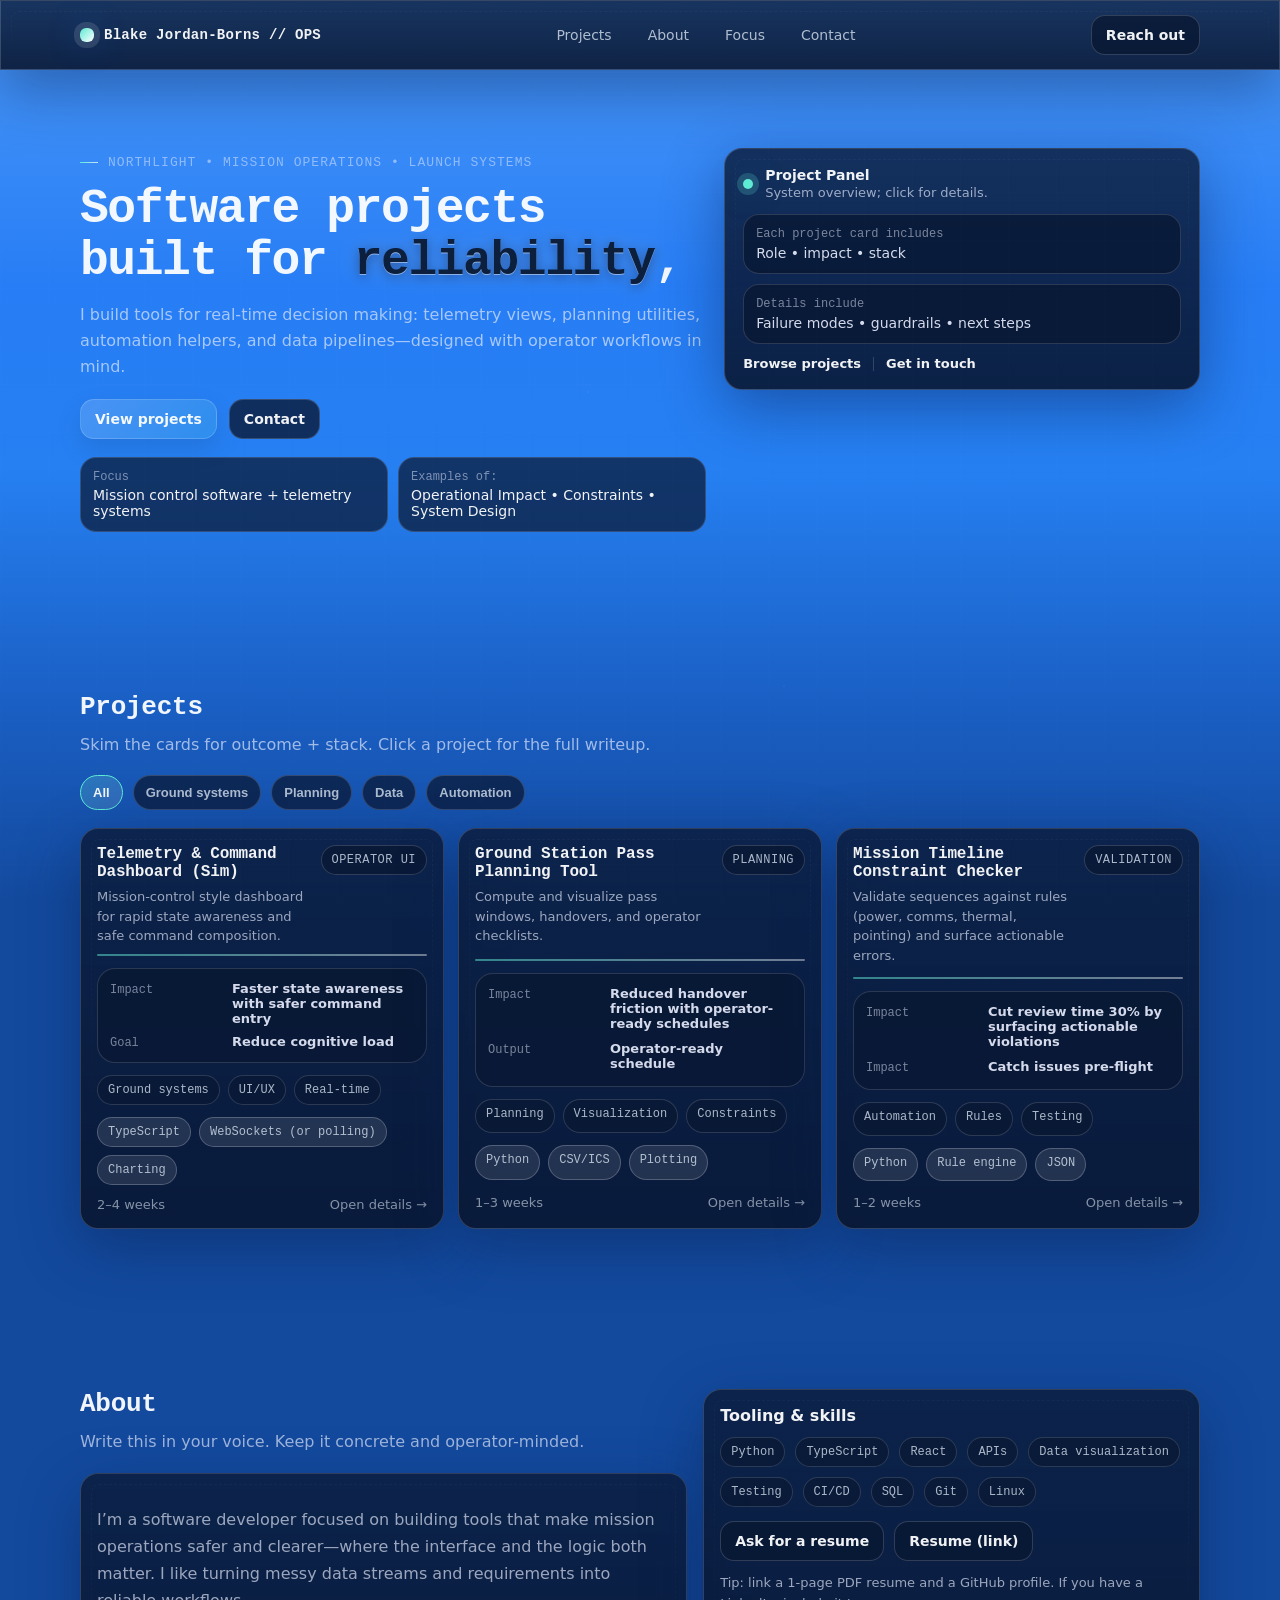
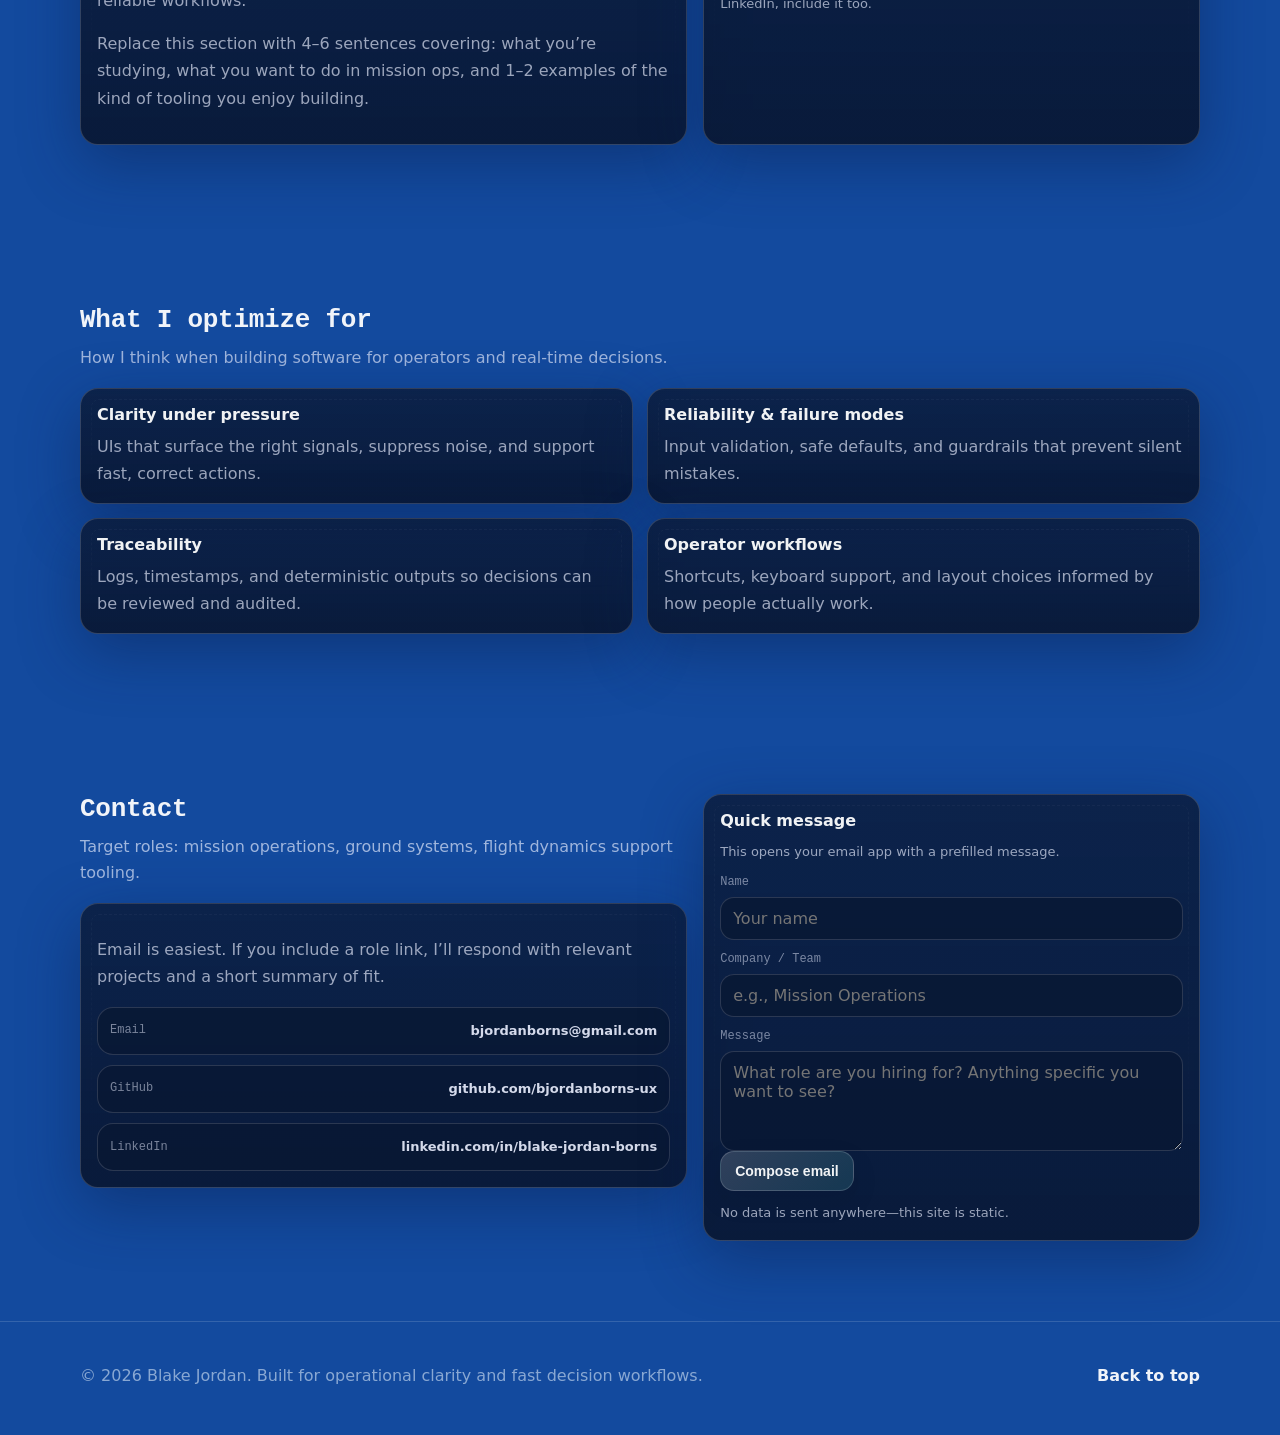
==== commit 6da8a1fa: "Revise contact details and section labels Updated contact information and labels in index.html." ====
--- a/index.html
+++ b/index.html
@@ -60,7 +60,7 @@
                 <span class="pill-value">Mission control software + telemetry systems</span>
               </div>
               <div class="pill">
-                <span class="pill-label">What employers can skim</span>
+                <span class="pill-label">Examples of:</span>
                 <span class="pill-value">Operational Impact • Constraints • System Design</span>
               </div>
             </div>
@@ -204,15 +204,15 @@
               <div class="contact-links">
                 <a class="contact-link" href="mailto:you@example.com">
                   <span class="contact-k">Email</span>
-                  <span class="contact-v">you@example.com</span>
+                  <span class="contact-v">bjordanborns@gmail.com</span>
                 </a>
                 <a class="contact-link" href="#" aria-disabled="true" title="Replace with your GitHub URL">
                   <span class="contact-k">GitHub</span>
-                  <span class="contact-v">github.com/your-handle</span>
+                  <span class="contact-v">github.com/bjordanborns-ux</span>
                 </a>
                 <a class="contact-link" href="#" aria-disabled="true" title="Replace with your LinkedIn URL">
                   <span class="contact-k">LinkedIn</span>
-                  <span class="contact-v">linkedin.com/in/your-handle</span>
+                  <span class="contact-v">linkedin.com/in/blake-jordan-borns</span>
                 </a>
               </div>
             </div>
--- a/styles.css
+++ b/styles.css
@@ -260,7 +260,7 @@
 
 .hero-title {
   margin: 0 0 14px;
-  font-size: clamp(30px, 4.4vw, 52px);
+  font-size: clamp(25px, 4.4vw, 48px);
   letter-spacing: -0.02em;
   line-height: 1.08;
 }
